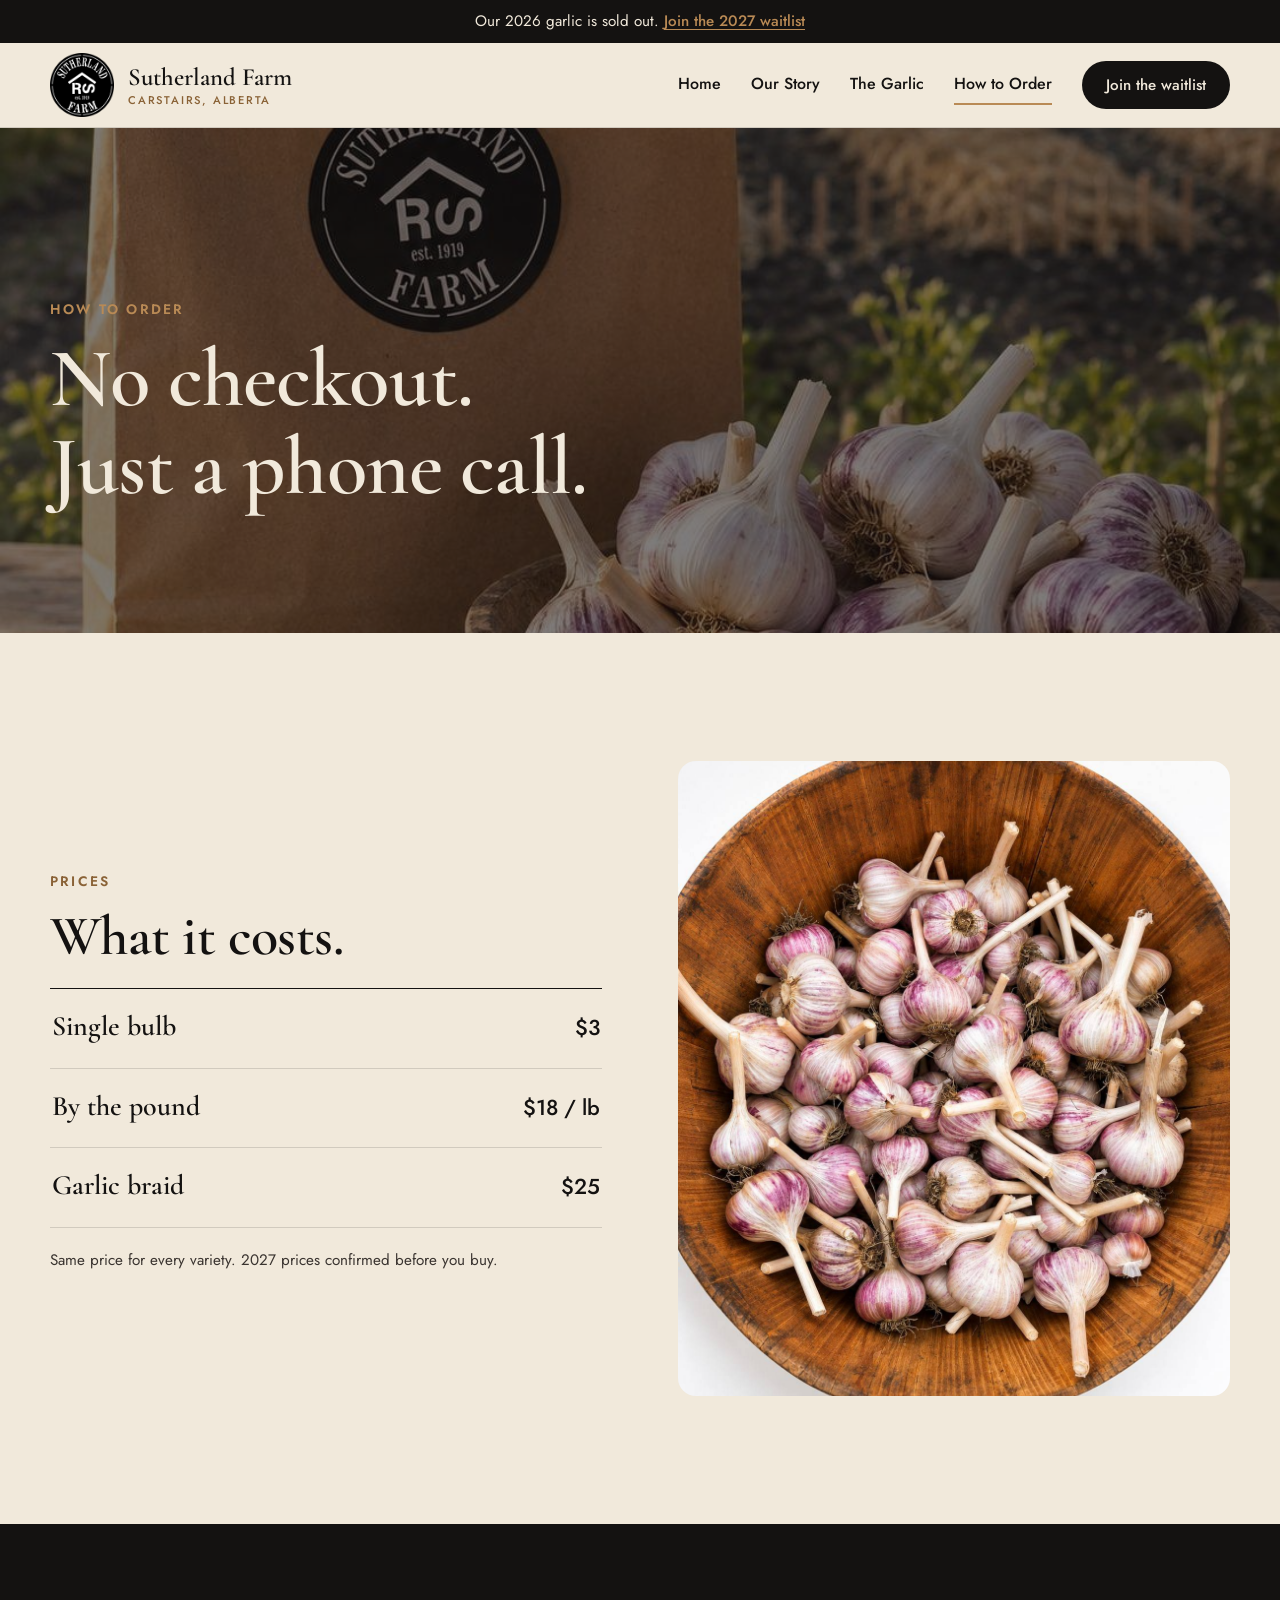
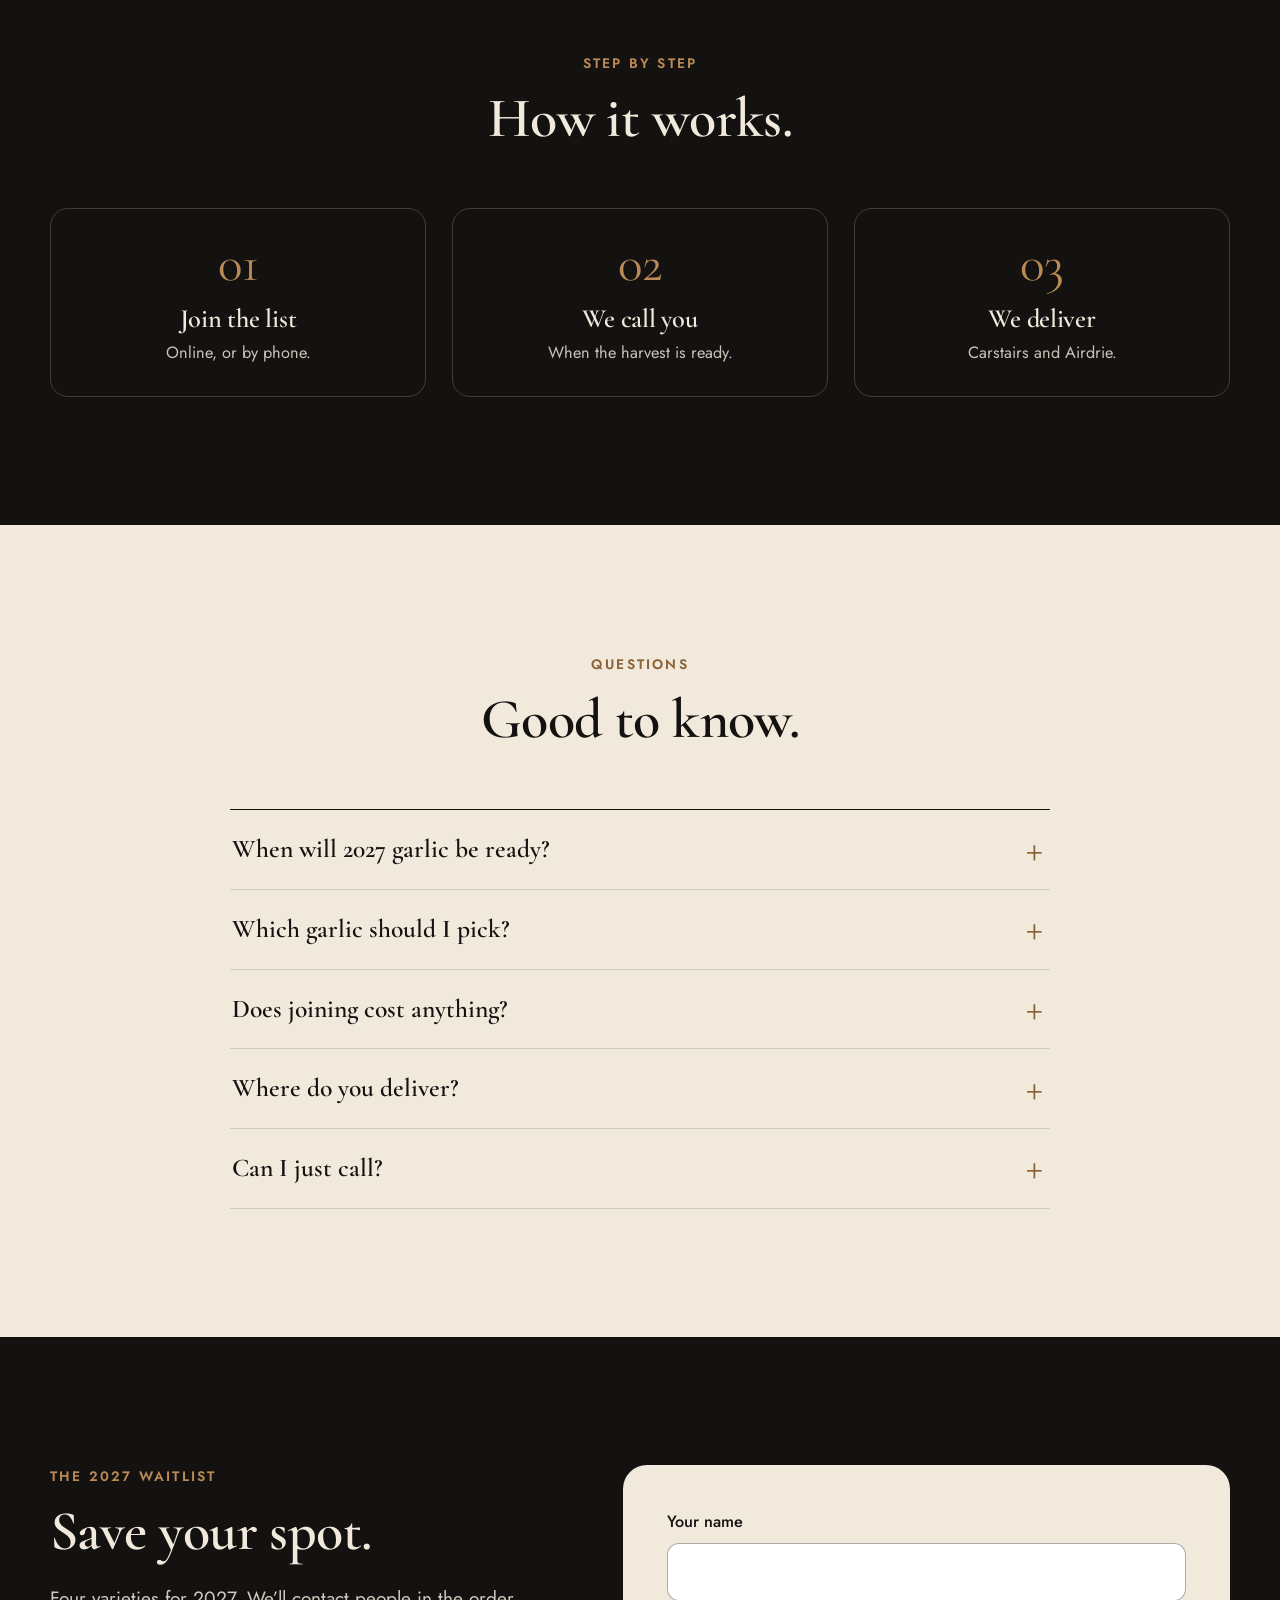
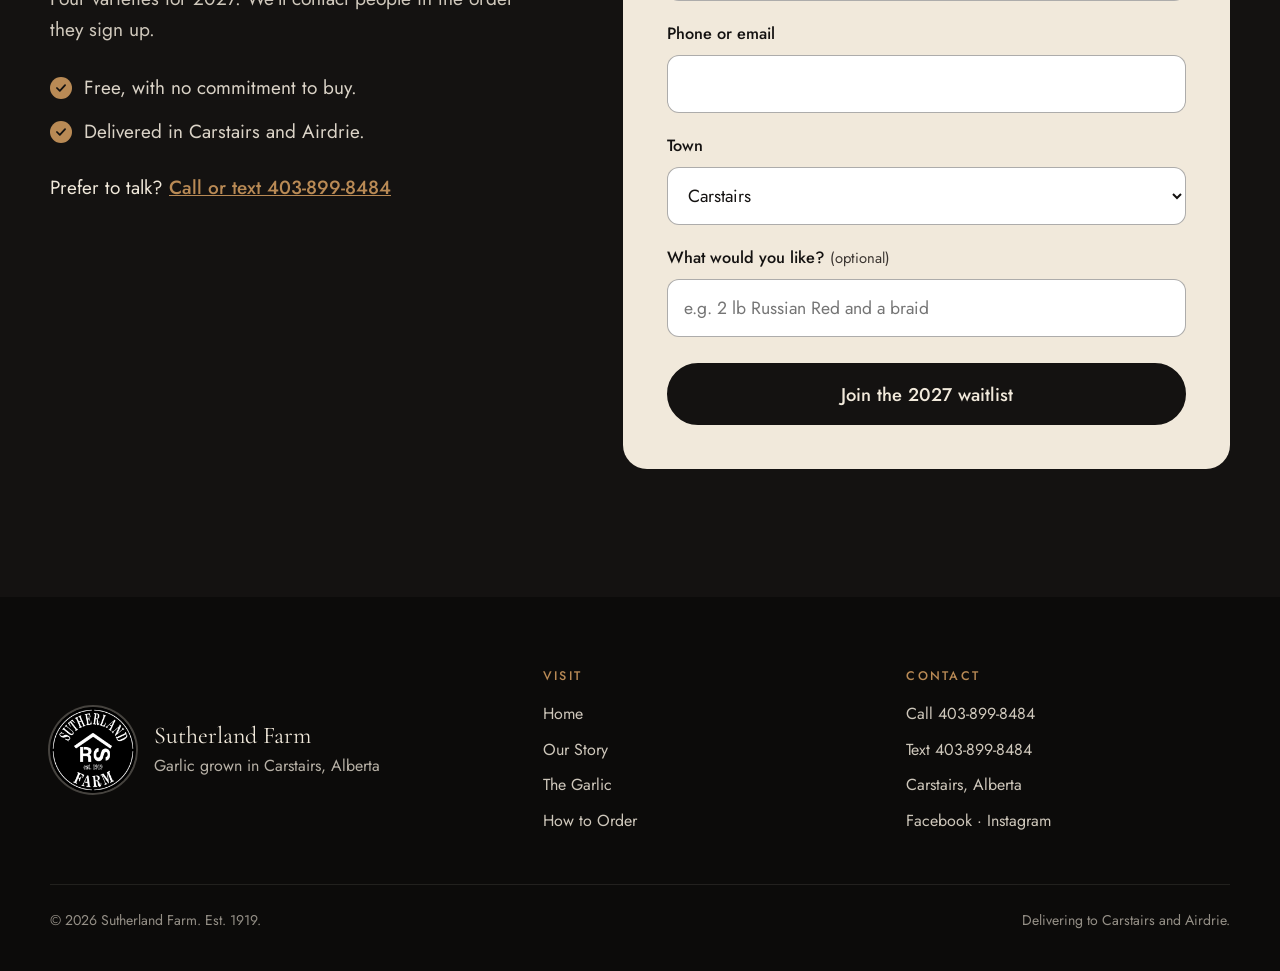
==== how-to-order.html @ be51760c "Make section labels bolder and slightly larger site-wide Co-Authored-By: Claude Opus 5.5 <noreply@an" ====
<!DOCTYPE html>
<html lang="en-CA">
<head>
<meta charset="utf-8">
<meta name="viewport" content="width=device-width, initial-scale=1">
<title>How to Order | Sutherland Farm</title>
<meta name="description" content="Prices, delivery to Carstairs and Airdrie, and how to join the 2027 garlic waitlist.">
<meta property="og:title" content="How to Order | Sutherland Farm">
<meta property="og:description" content="Prices, delivery to Carstairs and Airdrie, and how to join the 2027 garlic waitlist.">
<meta property="og:type" content="website">
<meta property="og:image" content="images/bag-field.jpg">
<meta name="theme-color" content="#141211">
<link rel="icon" type="image/png" href="images/favicon.png">
<link rel="apple-touch-icon" href="images/favicon.png">
<link rel="preconnect" href="https://fonts.googleapis.com">
<link rel="preconnect" href="https://fonts.gstatic.com" crossorigin>
<link href="https://fonts.googleapis.com/css2?family=Cormorant+Garamond:ital,wght@0,500;0,600;1,500&family=Jost:wght@300;400;500;600&display=swap" rel="stylesheet">
<link rel="stylesheet" href="css/style.css">
</head>
<body>
<a class="skip" href="#main">Skip to content</a>
<div class="notice">Our 2026 garlic is sold out. <a href="#waitlist">Join the 2027 waitlist</a></div>
<header class="site-header">
  <div class="wrap header-in">
    <a class="brand" href="index.html" aria-label="Sutherland Farm, home">
      <img src="images/logo.png" alt="" width="64" height="64">
      <span class="brand-name">Sutherland Farm<small>Carstairs, Alberta</small></span>
    </a>
    <button class="menu-btn" aria-expanded="false" aria-controls="site-nav"><span></span><b>Menu</b></button>
    <nav class="nav" id="site-nav" aria-label="Main">
      <a href="index.html">Home</a><a href="our-story.html">Our Story</a><a href="the-garlic.html">The Garlic</a><a href="how-to-order.html" aria-current="page">How to Order</a>
      <a class="btn btn-primary" href="#waitlist">Join the waitlist</a>
    </nav>
  </div>
</header>
<main id="main">

<section class="page-hero">
  <img src="images/bag-field.jpg" alt="">
  <div class="wrap">
    <span class="eyebrow">How to order</span>
    <h1>No checkout.<br>Just a phone call.</h1>
  </div>
</section>

<section class="section">
  <div class="wrap split">
    <div>
      <span class="eyebrow">Prices</span>
      <h2>What it costs.</h2>
      <ul class="price-list">
        <li><span class="item">Single bulb</span><span class="amt">$3</span></li>
        <li><span class="item">By the pound</span><span class="amt">$18 / lb</span></li>
        <li><span class="item">Garlic braid</span><span class="amt">$25</span></li>
      </ul>
      <p class="small-note">Same price for every variety. 2027 prices confirmed before you buy.</p>
    </div>
    <div class="split-img"><img src="images/bowl-top.jpg" alt="A bowl of Sutherland Farm garlic" loading="lazy"></div>
  </div>
</section>

<section class="section section-dark">
  <div class="wrap">
    <div class="section-head center">
      <span class="eyebrow">Step by step</span>
      <h2>How it works.</h2>
    </div>
    <div class="steps">
      <div class="step"><span class="step-num">01</span><h3>Join the list</h3><p>Online, or by phone.</p></div>
      <div class="step"><span class="step-num">02</span><h3>We call you</h3><p>When the harvest is ready.</p></div>
      <div class="step"><span class="step-num">03</span><h3>We deliver</h3><p>Carstairs and Airdrie.</p></div>
    </div>
  </div>
</section>

<section class="section">
  <div class="wrap">
    <div class="section-head center">
      <span class="eyebrow">Questions</span>
      <h2>Good to know.</h2>
    </div>
    <div class="faq">
      <details><summary>When will 2027 garlic be ready?</summary><p>Late summer 2027, once it’s harvested and cured. We’ll contact the waitlist in sign-up order.</p></details>
      <details><summary>Which garlic should I pick?</summary><p>Gentlest to strongest: Persian Star, Siberian and Italian Purple, then Russian Red. See <a href="the-garlic.html">The Garlic</a> page for what each is best with.</p></details>
      <details><summary>Does joining cost anything?</summary><p>No. It’s free and you’re not committing to buy.</p></details>
      <details><summary>Where do you deliver?</summary><p>Carstairs and Airdrie. Somewhere nearby? Call or text and ask.</p></details>
      <details><summary>Can I just call?</summary><p>Of course. Call or text <a href="tel:+14038998484">403-899-8484</a> and we’ll add you.</p></details>
    </div>
  </div>
</section>

<section class="section waitlist" id="waitlist">
  <div class="wrap waitlist-grid">
    <div>
      <span class="eyebrow">The 2027 waitlist</span>
      <h2>Save your spot.</h2>
      <p class="lead">Four varieties for 2027. We’ll contact people in the order they sign up.</p>
      <ul class="waitlist-promise">
        <li>Free, with no commitment to buy.</li>
        <li>Delivered in Carstairs and Airdrie.</li>
      </ul>
      <p class="waitlist-call">Prefer to talk? <a href="tel:+14038998484">Call or text 403-899-8484</a></p>
    </div>
    <div class="form-card">
      <form class="waitlist-form" novalidate>
        <div class="form-error" role="alert"></div>
        <div class="field">
          <label for="wl-name-4">Your name</label>
          <input id="wl-name-4" name="name" autocomplete="name" required>
        </div>
        <div class="field">
          <label for="wl-contact-4">Phone or email</label>
          <input id="wl-contact-4" name="contact" autocomplete="tel" required>
        </div>
        <div class="field">
          <label for="wl-town-4">Town</label>
          <select id="wl-town-4" name="town">
            <option>Carstairs</option>
            <option>Airdrie</option>
            <option>Somewhere else</option>
          </select>
        </div>
        <div class="field">
          <label for="wl-notes-4">What would you like? <span class="hint">(optional)</span></label>
          <input id="wl-notes-4" name="notes" placeholder="e.g. 2 lb Russian Red and a braid">
        </div>
        <button class="btn btn-primary" type="submit">Join the 2027 waitlist</button>
      </form>
      <div class="form-success" role="status">
        <div class="tick"><svg viewBox="0 0 24 24" fill="none" stroke="currentColor" stroke-width="2.6" stroke-linecap="round" stroke-linejoin="round"><path d="M5 12l5 5 9-10"/></svg></div>
        <h3>You’re on the list, <span data-first></span>.</h3>
        <p>We’ll be in touch when the 2027 garlic is ready.</p>
      </div>
    </div>
  </div>
</section>
</main>
<footer class="site-footer">
  <div class="wrap">
    <div class="footer-grid">
      <div class="footer-brand">
        <img src="images/logo.png" alt="Sutherland Farm logo" width="86" height="86">
        <p>Sutherland Farm<br><span style="font-family:var(--text);font-size:1rem;opacity:.75">Garlic grown in Carstairs, Alberta</span></p>
      </div>
      <div>
        <h4>Visit</h4>
        <ul>
          <li><a href="index.html">Home</a></li>
          <li><a href="our-story.html">Our Story</a></li>
          <li><a href="the-garlic.html">The Garlic</a></li>
          <li><a href="how-to-order.html">How to Order</a></li>
        </ul>
      </div>
      <div>
        <h4>Contact</h4>
        <ul>
          <li><a href="tel:+14038998484">Call 403-899-8484</a></li>
          <li><a href="sms:+14038998484">Text 403-899-8484</a></li>
          <li>Carstairs, Alberta</li>
          <li><a href="#" data-social="facebook">Facebook</a> · <a href="#" data-social="instagram">Instagram</a></li>
        </ul>
      </div>
    </div>
    <div class="footer-base">
      <span>© <span data-year>2026</span> Sutherland Farm. Est. 1919.</span>
      <span>Delivering to Carstairs and Airdrie.</span>
    </div>
  </div>
</footer>
<div class="action-bar">
  <a class="btn btn-light" href="tel:+14038998484"><svg viewBox="0 0 24 24" fill="none" stroke="currentColor" stroke-width="2" stroke-linecap="round" stroke-linejoin="round" aria-hidden="true"><path d="M22 16.9v3a2 2 0 0 1-2.2 2 19.8 19.8 0 0 1-8.6-3.1 19.5 19.5 0 0 1-6-6A19.8 19.8 0 0 1 2.1 4.2 2 2 0 0 1 4.1 2h3a2 2 0 0 1 2 1.7c.1.9.4 1.8.7 2.7a2 2 0 0 1-.5 2.1L8 9.8a16 16 0 0 0 6 6l1.3-1.3a2 2 0 0 1 2.1-.4c.9.3 1.8.6 2.7.7a2 2 0 0 1 1.7 2z"/></svg> Call</a>
  <a class="btn btn-primary" href="#waitlist" style="border-color:var(--kraft);background:var(--kraft);color:var(--ink)">Join the waitlist</a>
</div>
<script src="js/main.js"></script>
</body>
</html>
---- css/style.css ----
/* Sutherland Farm — site styles
   Colours match the logo: near-black, cream and kraft. */
:root {
  --cream: #f1e9db;
  --cream-2: #e8dcc8;
  --paper: #faf6ee;
  --ink: #141211;
  --ink-2: #3a3430;
  --kraft: #b98a55;
  --kraft-dark: #8a6236;
  --line: rgba(20, 18, 17, .14);
  --radius: 18px;
  --max: 1180px;
  --display: "Cormorant Garamond", Georgia, "Times New Roman", serif;
  --text: "Jost", "Helvetica Neue", Arial, sans-serif;
}

*, *::before, *::after { box-sizing: border-box; }
html { -webkit-text-size-adjust: 100%; scroll-behavior: smooth; }
body {
  margin: 0;
  background: var(--cream);
  color: var(--ink);
  font-family: var(--text);
  font-size: 19px;
  line-height: 1.6;
  -webkit-font-smoothing: antialiased;
}
img { max-width: 100%; display: block; }
a { color: inherit; }
:focus-visible { outline: 3px solid var(--kraft-dark); outline-offset: 3px; border-radius: 4px; }

.wrap { width: min(100% - 40px, var(--max)); margin-inline: auto; }
.skip { position: absolute; left: -999px; top: 8px; background: var(--ink); color: var(--cream); padding: 10px 16px; z-index: 100; }
.skip:focus { left: 8px; }

/* ---------- Type ---------- */
h1, h2, h3 { font-family: var(--display); font-weight: 600; line-height: 1.05; margin: 0 0 .4em; letter-spacing: -.01em; }
h1 { font-size: clamp(2.7rem, 7vw, 5.2rem); }
h2 { font-size: clamp(2.2rem, 4.6vw, 3.5rem); }
h3 { font-size: 1.8rem; line-height: 1.15; }
p { margin: 0 0 1em; }
.eyebrow {
  font-family: var(--text); font-size: .86rem; font-weight: 600;
  letter-spacing: .16em; text-transform: uppercase; color: var(--kraft-dark);
  margin-bottom: 1.1em; display: block;
}
.lead { font-size: 1.2rem; color: var(--ink-2); max-width: 34em; }
.center { text-align: center; }
.center .lead { margin-inline: auto; }

/* ---------- Buttons ---------- */
.btn {
  display: inline-flex; align-items: center; justify-content: center; gap: .55em;
  min-height: 58px; padding: 0 28px; border-radius: 999px;
  font-family: var(--text); font-size: 1.05rem; font-weight: 500; text-decoration: none;
  border: 2px solid var(--ink); cursor: pointer; transition: background .2s, color .2s, transform .2s;
}
.btn-primary { background: var(--ink); color: var(--cream); }
.btn-primary:hover { background: var(--kraft-dark); border-color: var(--kraft-dark); }
.btn-ghost { background: transparent; color: var(--ink); }
.btn-ghost:hover { background: var(--ink); color: var(--cream); }
.btn-light { background: var(--cream); color: var(--ink); border-color: var(--cream); }
.btn-light:hover { background: var(--kraft); border-color: var(--kraft); }
.btn svg { width: 20px; height: 20px; flex: none; }
.btn-row { display: flex; flex-wrap: wrap; gap: 14px; }

/* ---------- Announcement bar ---------- */
.notice {
  background: var(--ink); color: var(--cream); text-align: center;
  font-size: .95rem; padding: 11px 20px; line-height: 1.4;
}
.notice a { color: var(--kraft); font-weight: 500; text-underline-offset: 3px; }

/* ---------- Header ---------- */
.site-header { position: sticky; top: 0; z-index: 50; background: rgba(241, 233, 219, .94); backdrop-filter: blur(8px); -webkit-backdrop-filter: blur(8px); border-bottom: 1px solid var(--line); }
.header-in { display: flex; align-items: center; justify-content: space-between; gap: 20px; min-height: 84px; }
.brand { display: flex; align-items: center; gap: 14px; text-decoration: none; }
.brand img { width: 64px; height: 64px; }
.brand-name { font-family: var(--display); font-size: 1.55rem; font-weight: 600; line-height: 1; }
.brand-name small { display: block; font-family: var(--text); font-size: .7rem; letter-spacing: .16em; text-transform: uppercase; color: var(--kraft-dark); margin-top: 5px; font-weight: 500; }
.nav { display: flex; align-items: center; gap: 30px; }
.nav a { text-decoration: none; font-size: 1rem; font-weight: 500; padding: 6px 0; border-bottom: 2px solid transparent; }
.nav a:hover, .nav a[aria-current="page"] { border-color: var(--kraft); }
.nav .btn { min-height: 48px; padding: 0 22px; font-size: .95rem; border-bottom-width: 2px; }
.menu-btn { display: none; }

@media (max-width: 920px) {
  .header-in { min-height: 74px; }
  .brand img { width: 54px; height: 54px; }
  .brand-name { font-size: 1.35rem; }
  .menu-btn {
    display: inline-flex; align-items: center; gap: 8px; min-height: 48px; padding: 0 18px;
    border: 2px solid var(--ink); border-radius: 999px; background: none; font: 500 1rem var(--text); color: var(--ink); cursor: pointer;
  }
  .menu-btn span { display: block; width: 18px; height: 2px; background: currentColor; box-shadow: 0 -6px 0 currentColor, 0 6px 0 currentColor; }
  .nav {
    display: none; position: absolute; left: 0; right: 0; top: 100%;
    flex-direction: column; align-items: stretch; gap: 0; background: var(--cream);
    border-bottom: 1px solid var(--line); padding: 8px 20px 22px; box-shadow: 0 20px 30px rgba(0,0,0,.08);
  }
  .nav.open { display: flex; }
  .nav a { font-size: 1.25rem; padding: 16px 4px; border-bottom: 1px solid var(--line); }
  .nav a[aria-current="page"] { color: var(--kraft-dark); border-color: var(--line); }
  .nav .btn { margin-top: 18px; min-height: 58px; font-size: 1.1rem; border-bottom: 2px solid var(--ink); }
}

/* ---------- Hero ---------- */
.hero { padding: clamp(40px, 7vw, 90px) 0 clamp(50px, 7vw, 100px); overflow: hidden; }
.hero-grid { display: grid; grid-template-columns: 1.05fr .95fr; gap: 40px; align-items: center; }
.hero .lead { margin-bottom: 1.6em; }
.hero-art { position: relative; display: grid; place-items: center; aspect-ratio: 1 / 1; }
.hero-art::before {
  content: ""; position: absolute; inset: 6%; border-radius: 50%;
  border: 1.5px solid var(--kraft); opacity: .55;
}
.hero-art::after {
  content: ""; position: absolute; inset: 14%; border-radius: 50%;
  border: 1px dashed rgba(138, 98, 54, .35);
}
.hero-bulb {
  position: absolute; z-index: 1; left: 50%; top: 15%; height: 70%; width: auto; max-width: none;
  margin-left: -20.6%; /* half the bulb's width at this height (647/1100 × 70% ÷ 2) */
  mix-blend-mode: multiply;
  animation: float 7s ease-in-out infinite; transform-origin: 50% 80%;
}
@keyframes float {
  0%, 100% { transform: translateY(0) rotate(-2.2deg); }
  50% { transform: translateY(-16px) rotate(2.2deg); }
}
.stamp {
  position: absolute; z-index: 2; right: 2%; bottom: 8%;
  width: 132px; height: 132px; border-radius: 50%; background: var(--ink); color: var(--cream);
  display: grid; place-items: center; text-align: center; transform: rotate(-10deg);
  font-family: var(--display); font-size: 1.15rem; line-height: 1.1; padding: 12px;
  box-shadow: 0 10px 30px rgba(0,0,0,.18);
}
.stamp b { display: block; font-size: 1.7rem; color: var(--kraft); }

@media (max-width: 860px) {
  .hero-grid { grid-template-columns: 1fr; gap: 10px; }
  .hero-art { order: -1; width: min(82vw, 420px); margin: 0 auto; }
  .stamp { width: 108px; height: 108px; font-size: .95rem; right: 0; bottom: 4%; }
  .stamp b { font-size: 1.4rem; }
  .hero .btn-row .btn { flex: 1 1 100%; }
}

/* ---------- Page hero (inner pages) ---------- */
.page-hero { position: relative; color: var(--cream); background: var(--ink); overflow: hidden; }
.page-hero img { position: absolute; inset: 0; width: 100%; height: 100%; object-fit: cover; opacity: .45; }
.page-hero .wrap { position: relative; padding: clamp(90px, 14vw, 170px) 0 clamp(50px, 8vw, 90px); }
.page-hero .eyebrow { color: var(--kraft); }
.page-hero .lead { color: rgba(241,233,219,.9); }

/* ---------- Facts strip ---------- */
.facts { background: var(--ink); color: var(--cream); }
.facts ul { list-style: none; margin: 0; padding: 30px 0; display: grid; grid-template-columns: repeat(4, 1fr); gap: 20px; }
.facts li { text-align: center; padding: 6px 10px; border-left: 1px solid rgba(241,233,219,.18); }
.facts li:first-child { border-left: 0; }
.facts b { display: block; font-family: var(--display); font-size: 1.9rem; font-weight: 600; color: var(--kraft); line-height: 1.1; }
.facts span { font-size: .95rem; opacity: .9; }
@media (max-width: 760px) {
  .facts ul { grid-template-columns: 1fr 1fr; gap: 0; padding: 10px 0; }
  .facts li { border-left: 0; padding: 18px 8px; }
  .facts li:nth-child(odd) { border-right: 1px solid rgba(241,233,219,.18); }
  .facts li:nth-child(-n+2) { border-bottom: 1px solid rgba(241,233,219,.18); }
}

/* ---------- Sections ---------- */
.section { padding: clamp(70px, 10vw, 130px) 0; }
.section-paper { background: var(--paper); }
.section-dark { background: var(--ink); color: var(--cream); }
.section-dark .eyebrow { color: var(--kraft); }
.section-dark .lead { color: rgba(241,233,219,.85); }
.section-head { margin-bottom: clamp(36px, 5vw, 60px); }

/* ---------- Products ---------- */
.products { display: grid; grid-template-columns: repeat(3, 1fr); gap: 28px; }
.product { background: var(--paper); border-radius: var(--radius); overflow: hidden; display: flex; flex-direction: column; border: 1px solid var(--line); }
.section-paper .product { background: var(--cream); }
.product-img { aspect-ratio: 4 / 3.4; overflow: hidden; background: var(--cream-2); }
.product-img img { width: 100%; height: 100%; object-fit: cover; transition: transform .8s ease; }
.product:hover .product-img img { transform: scale(1.04); }
.product-body { padding: 24px 26px 28px; display: flex; flex-direction: column; gap: 6px; flex: 1; }
.product h3 { margin: 0; }
.price { font-size: 1.35rem; font-weight: 500; }
.price small { font-size: .95rem; color: var(--ink-2); font-weight: 400; }
.product p { color: var(--ink-2); font-size: 1rem; margin: 4px 0 14px; }
.pill {
  margin-top: auto; align-self: flex-start; display: inline-flex; align-items: center; gap: 8px;
  font-size: .85rem; font-weight: 500; letter-spacing: .04em;
  padding: 7px 14px; border-radius: 999px; background: var(--ink); color: var(--cream);
}
.pill::before { content: ""; width: 8px; height: 8px; border-radius: 50%; background: var(--kraft); }
.products-cta { margin-top: 44px; text-align: center; }
@media (max-width: 900px) {
  .products { grid-template-columns: 1fr; max-width: 520px; margin-inline: auto; }
}

/* ---------- Split (image + text) ---------- */
.split { display: grid; grid-template-columns: 1fr 1fr; gap: clamp(36px, 6vw, 90px); align-items: center; }
.split.flip > :first-child { order: 2; }
.split-img { border-radius: var(--radius); overflow: hidden; aspect-ratio: 4 / 4.6; }
.split-img img { width: 100%; height: 100%; object-fit: cover; }
@media (max-width: 860px) {
  .split { grid-template-columns: 1fr; }
  .split.flip > :first-child { order: 0; }
  .split-img { aspect-ratio: 4 / 3.3; }
}

.points { list-style: none; padding: 0; margin: 26px 0 0; display: grid; gap: 22px; }
.points li { display: grid; grid-template-columns: 48px 1fr; gap: 16px; align-items: start; }
.points .num {
  width: 48px; height: 48px; border-radius: 50%; border: 1.5px solid var(--kraft);
  display: grid; place-items: center; font-family: var(--display); font-size: 1.4rem; font-weight: 600; color: var(--kraft-dark);
}
.section-dark .points .num { color: var(--kraft); }
.points h3 { font-size: 1.5rem; margin: 4px 0 4px; }
.points p { margin: 0; color: var(--ink-2); font-size: 1.02rem; }
.section-dark .points p { color: rgba(241,233,219,.8); }

/* ---------- Steps ---------- */
.steps { display: grid; grid-template-columns: repeat(3, 1fr); gap: 26px; counter-reset: step; }
.step { padding: 30px 28px; border-radius: var(--radius); border: 1px solid rgba(241,233,219,.2); }
.step-num { font-family: var(--display); font-size: 3.2rem; line-height: 1; color: var(--kraft); display: block; margin-bottom: 14px; }
.step h3 { font-size: 1.65rem; }
.step p { margin: 0; color: rgba(241,233,219,.82); font-size: 1.02rem; }
.section:not(.section-dark) .step { border-color: var(--line); background: var(--paper); }
.section:not(.section-dark) .step p { color: var(--ink-2); }
@media (max-width: 860px) { .steps { grid-template-columns: 1fr; } }

/* ---------- Season band ---------- */
.season { position: relative; color: var(--cream); background: var(--ink); overflow: hidden; }
.season > img { position: absolute; inset: 0; width: 100%; height: 100%; object-fit: cover; opacity: .38; }
.season .wrap { position: relative; padding: clamp(80px, 11vw, 140px) 0; }
.season .eyebrow { color: var(--kraft); }
.timeline { list-style: none; padding: 0; margin: 40px 0 0; display: grid; grid-template-columns: repeat(5, 1fr); gap: 0; border-top: 1.5px solid rgba(241,233,219,.5); }
.timeline li { padding: 22px 16px 0 0; position: relative; }
.timeline li::before { content: ""; position: absolute; top: -8px; left: 0; width: 14px; height: 14px; border-radius: 50%; background: var(--kraft); }
.timeline b { display: block; font-family: var(--display); font-size: 1.6rem; font-weight: 600; }
.timeline span { font-size: .98rem; opacity: .9; }
@media (max-width: 860px) {
  .timeline { grid-template-columns: 1fr; border-top: 0; border-left: 1.5px solid rgba(241,233,219,.5); margin-left: 7px; }
  .timeline li { padding: 0 0 26px 28px; }
  .timeline li::before { top: 8px; left: -8px; }
}

/* ---------- Story teaser / gallery ---------- */
.gallery { display: grid; grid-template-columns: 1.3fr 1fr 1fr; grid-auto-rows: 260px; gap: 16px; }
.gallery figure { margin: 0; border-radius: var(--radius); overflow: hidden; }
.gallery figure:first-child { grid-row: span 2; }
.gallery img { width: 100%; height: 100%; object-fit: cover; }
@media (max-width: 760px) {
  .gallery { grid-template-columns: 1fr 1fr; grid-auto-rows: 180px; }
  .gallery figure:first-child { grid-column: span 2; grid-row: span 1; }
}

.quote { font-family: var(--display); font-size: clamp(1.8rem, 3.6vw, 2.6rem); line-height: 1.2; font-style: italic; max-width: 26em; margin: 0 auto; }

/* ---------- Info cards (garlic page) ---------- */
.cards { display: grid; grid-template-columns: repeat(3, 1fr); gap: 22px; }
.card { background: var(--paper); border: 1px solid var(--line); border-radius: var(--radius); padding: 30px 28px; }
.card h3 { font-size: 1.6rem; }
.card p, .card li { color: var(--ink-2); font-size: 1.02rem; }
.card ul { padding-left: 1.1em; margin: 0; }
.card li { margin-bottom: .45em; }
@media (max-width: 860px) { .cards { grid-template-columns: 1fr; } }

.spec { width: 100%; border-collapse: collapse; margin-top: 10px; font-size: 1.05rem; }
.spec th, .spec td { text-align: left; padding: 15px 4px; border-bottom: 1px solid var(--line); vertical-align: top; }
.spec th { font-weight: 500; width: 42%; color: var(--ink-2); }

/* ---------- Price list ---------- */
.price-list { list-style: none; padding: 0; margin: 0; border-top: 1.5px solid var(--ink); }
.price-list li { display: flex; justify-content: space-between; align-items: baseline; gap: 16px; padding: 22px 2px; border-bottom: 1px solid var(--line); }
.price-list .item { font-family: var(--display); font-size: 1.75rem; font-weight: 600; line-height: 1.1; }
.price-list .item small { display: block; font-family: var(--text); font-size: .95rem; font-weight: 400; color: var(--ink-2); margin-top: 4px; }
.price-list .amt { font-size: 1.35rem; font-weight: 500; white-space: nowrap; }

/* ---------- FAQ ---------- */
.faq { max-width: 820px; margin: 0 auto; border-top: 1.5px solid var(--ink); }
.faq details { border-bottom: 1px solid var(--line); }
.faq summary {
  list-style: none; cursor: pointer; padding: 24px 50px 24px 2px; position: relative;
  font-family: var(--display); font-size: 1.6rem; font-weight: 600; line-height: 1.2;
}
.faq summary::-webkit-details-marker { display: none; }
.faq summary::after {
  content: "+"; position: absolute; right: 6px; top: 50%; transform: translateY(-50%);
  font-family: var(--text); font-weight: 300; font-size: 2rem; color: var(--kraft-dark); transition: transform .2s;
}
.faq details[open] summary::after { transform: translateY(-50%) rotate(45deg); }
.faq details p { padding: 0 2px 22px; margin: 0; color: var(--ink-2); max-width: 40em; }

/* ---------- Waitlist ---------- */
.waitlist { background: var(--ink); color: var(--cream); }
.waitlist-grid { display: grid; grid-template-columns: .9fr 1.1fr; gap: clamp(36px, 6vw, 90px); align-items: start; }
.waitlist .eyebrow { color: var(--kraft); }
.waitlist .lead { color: rgba(241,233,219,.85); }
.waitlist-promise { list-style: none; padding: 0; margin: 28px 0 0; display: grid; gap: 14px; }
.waitlist-promise li { display: flex; gap: 12px; align-items: flex-start; color: rgba(241,233,219,.9); }
.waitlist-promise li::before { content: ""; flex: none; width: 22px; height: 22px; margin-top: 4px; border-radius: 50%; background: var(--kraft) url("data:image/svg+xml,%3Csvg xmlns='http://www.w3.org/2000/svg' viewBox='0 0 24 24' fill='none' stroke='%23141211' stroke-width='3' stroke-linecap='round' stroke-linejoin='round'%3E%3Cpath d='M5 12l5 5 9-10'/%3E%3C/svg%3E") center/14px no-repeat; }
.form-card { background: var(--cream); color: var(--ink); border-radius: 24px; padding: clamp(26px, 4vw, 44px); }
.form-card h3 { font-size: 2rem; }
.field { display: grid; gap: 8px; margin-bottom: 20px; }
.field label, .field legend { font-weight: 500; font-size: 1.02rem; padding: 0; }
.field .hint { font-weight: 400; color: var(--ink-2); font-size: .92rem; }
.field input, .field select, .field textarea {
  width: 100%; min-height: 58px; padding: 14px 16px; border-radius: 12px;
  border: 1.5px solid rgba(20,18,17,.35); background: #fff; color: var(--ink);
  font: 400 1.1rem/1.4 var(--text);
}
.field textarea { min-height: 100px; resize: vertical; }
.field input:focus, .field select:focus, .field textarea:focus { outline: none; border-color: var(--ink); box-shadow: 0 0 0 3px rgba(185,138,85,.35); }
.field-row { display: grid; grid-template-columns: 1fr 1fr; gap: 0 16px; }
fieldset.field { border: 0; margin: 0 0 20px; padding: 0; }
.checks { display: grid; grid-template-columns: repeat(3, 1fr); gap: 10px; margin-top: 8px; }
.check { position: relative; }
.check input { position: absolute; opacity: 0; inset: 0; width: 100%; height: 100%; cursor: pointer; margin: 0; }
.check span {
  display: flex; align-items: center; justify-content: center; text-align: center; min-height: 58px; padding: 8px 10px;
  border: 1.5px solid rgba(20,18,17,.35); border-radius: 12px; background: #fff; font-size: 1rem; line-height: 1.2;
}
.check input:checked + span { background: var(--ink); color: var(--cream); border-color: var(--ink); }
.check input:focus-visible + span { outline: 3px solid var(--kraft-dark); outline-offset: 2px; }
.form-card .btn { width: 100%; min-height: 62px; font-size: 1.15rem; margin-top: 6px; }
.form-note { font-size: .9rem; color: var(--ink-2); margin: 14px 0 0; text-align: center; }
.form-error { display: none; background: #fbe9e4; color: #7a2513; border-radius: 10px; padding: 12px 14px; margin-bottom: 18px; font-size: 1rem; }
.form-error.show { display: block; }
.form-success { display: none; text-align: center; padding: 20px 0; }
.form-success.show { display: block; }
.form-success .tick { width: 72px; height: 72px; border-radius: 50%; background: var(--ink); color: var(--kraft); display: grid; place-items: center; margin: 0 auto 18px; }
.form-success .tick svg { width: 34px; height: 34px; }
@media (max-width: 860px) {
  .waitlist-grid { grid-template-columns: 1fr; }
  .field-row { grid-template-columns: 1fr; }
  .checks { grid-template-columns: 1fr; }
}

/* ---------- Contact band ---------- */
.contact-band { display: grid; grid-template-columns: repeat(3, 1fr); gap: 22px; }
.contact-band .card { text-align: center; }
.contact-band b { display: block; font-family: var(--display); font-size: 1.7rem; margin-bottom: 4px; }
.contact-band a { font-size: 1.15rem; font-weight: 500; }
@media (max-width: 860px) { .contact-band { grid-template-columns: 1fr; } }

/* ---------- Footer ---------- */
.site-footer { background: #0c0b0a; color: rgba(241,233,219,.85); padding: 70px 0 40px; font-size: 1rem; }
.footer-grid { display: grid; grid-template-columns: 1.4fr 1fr 1fr; gap: 40px; }
.footer-brand { display: flex; gap: 18px; align-items: center; }
.footer-brand img { width: 86px; height: 86px; box-shadow: 0 0 0 2px rgba(241,233,219,.25); border-radius: 50%; }
.footer-brand p { margin: 0; font-family: var(--display); font-size: 1.5rem; color: var(--cream); line-height: 1.2; }
.site-footer h4 { font-size: .78rem; letter-spacing: .18em; text-transform: uppercase; color: var(--kraft); margin: 0 0 14px; font-weight: 500; }
.site-footer ul { list-style: none; padding: 0; margin: 0; display: grid; gap: 10px; }
.site-footer a { text-decoration: none; }
.site-footer a:hover { color: var(--kraft); }
.footer-base { margin-top: 50px; padding-top: 24px; border-top: 1px solid rgba(241,233,219,.14); font-size: .88rem; opacity: .7; display: flex; justify-content: space-between; flex-wrap: wrap; gap: 10px; }
@media (max-width: 760px) { .footer-grid { grid-template-columns: 1fr; } }

/* ---------- Mobile action bar ---------- */
.action-bar { display: none; }
@media (max-width: 760px) {
  body { font-size: 18px; padding-bottom: 84px; }
  .action-bar {
    display: grid; grid-template-columns: 1fr 1.6fr; gap: 10px;
    position: fixed; left: 0; right: 0; bottom: 0; z-index: 60;
    padding: 10px 12px calc(10px + env(safe-area-inset-bottom));
    background: rgba(20,18,17,.97); box-shadow: 0 -8px 24px rgba(0,0,0,.15);
  }
  .action-bar .btn { min-height: 56px; padding: 0 12px; font-size: 1rem; }
}

@media (prefers-reduced-motion: reduce) {
  html { scroll-behavior: auto; }
  .hero-bulb { animation: none; }
  .product-img img { transition: none; }
}

/* ---------- Varieties ---------- */
.varieties { display: grid; grid-template-columns: repeat(4, 1fr); gap: 18px; }
.variety { background: var(--paper); border: 1px solid var(--line); border-radius: var(--radius); padding: 28px 24px 26px; display: flex; flex-direction: column; }
.section-paper .variety { background: var(--cream); }
.variety-num { font-family: var(--display); font-size: 1.1rem; color: var(--kraft-dark); margin-bottom: 18px; }
.variety h3 { font-size: 1.9rem; margin-bottom: 10px; }
.heat { display: flex; align-items: center; gap: 10px; margin-bottom: 14px; }
.heat .dots { display: inline-flex; gap: 5px; }
.heat i { width: 11px; height: 11px; border-radius: 50%; border: 1.5px solid var(--kraft); }
.heat i.on { background: var(--kraft); }
.heat b { font-size: .82rem; font-weight: 500; letter-spacing: .12em; text-transform: uppercase; color: var(--ink-2); }
.variety p { margin: 0; color: var(--ink-2); font-size: 1rem; line-height: 1.5; }
@media (max-width: 980px) { .varieties { grid-template-columns: 1fr 1fr; } }
@media (max-width: 560px) {
  .varieties { gap: 12px; }
  .variety { padding: 20px 18px; }
  .variety-num { margin-bottom: 10px; }
  .variety h3 { font-size: 1.5rem; }
  .variety p { font-size: .95rem; }
}

.text-link { display: inline-flex; align-items: center; gap: 8px; font-weight: 500; text-decoration: none; border-bottom: 2px solid var(--kraft); padding-bottom: 3px; }
.text-link svg { width: 18px; height: 18px; }

/* ---------- Story band ---------- */
.story-band { position: relative; background: var(--ink); color: var(--cream); overflow: hidden; text-align: center; }
.story-band > img { position: absolute; inset: 0; width: 100%; height: 100%; object-fit: cover; opacity: .45; }
.story-band .wrap { position: relative; padding: clamp(90px, 13vw, 160px) 0; }
.story-band h2 { max-width: 12em; margin: 0 auto 28px; }

.ticks { list-style: none; padding: 0; margin: 24px 0 0; display: grid; gap: 16px; }
.ticks li { display: flex; gap: 14px; align-items: flex-start; font-size: 1.1rem; }
.ticks li::before { content: ""; flex: none; width: 24px; height: 24px; margin-top: 3px; border-radius: 50%; background: var(--kraft) url("data:image/svg+xml,%3Csvg xmlns='http://www.w3.org/2000/svg' viewBox='0 0 24 24' fill='none' stroke='%23141211' stroke-width='3' stroke-linecap='round' stroke-linejoin='round'%3E%3Cpath d='M5 12l5 5 9-10'/%3E%3C/svg%3E") center/14px no-repeat; }

.small-note { margin-top: 20px; color: var(--ink-2); font-size: .95rem; }
.waitlist-call { margin-top: 26px; }
.waitlist-call a { color: var(--kraft); font-weight: 500; }
.steps .step { text-align: center; }
.steps .step h3 { margin-bottom: 6px; }
@media (max-width: 860px) {
  .steps { gap: 0; }
  .steps .step { display: grid; grid-template-columns: 64px 1fr; align-items: center; text-align: left; padding: 18px 0; border: 0; border-radius: 0; border-bottom: 1px solid rgba(241,233,219,.18); background: none !important; }
  .section:not(.section-dark) .steps .step { border-bottom-color: var(--line); }
  .steps .step:last-child { border-bottom: 0; }
  .steps .step-num { grid-row: span 2; margin: 0; font-size: 2.6rem; }
  .steps .step h3 { font-size: 1.45rem; margin: 0; }
  .steps .step p { font-size: 1rem; }
}

/* ---------- Variety profiles (garlic page) ---------- */
.profiles { display: grid; grid-template-columns: 1fr 1fr; gap: 24px; }
.profile { background: var(--paper); border: 1px solid var(--line); border-radius: var(--radius); padding: clamp(24px, 3vw, 36px); display: flex; flex-direction: column; }
.profile header { border-bottom: 1px solid var(--line); padding-bottom: 18px; margin-bottom: 18px; }
.profile h3 { font-size: clamp(2rem, 3vw, 2.4rem); margin: 0 0 4px; }
.profile-type { margin: 0 0 12px; font-size: .95rem; color: var(--ink-2); }
.profile .heat { margin: 0; }
.profile-taste { font-family: var(--display); font-size: 1.45rem; line-height: 1.3; margin-bottom: 12px; }
.profile-story { color: var(--ink-2); font-size: 1rem; }
.profile-facts { display: grid; grid-template-columns: 1fr 1fr; gap: 12px; margin: 4px 0 20px; }
.profile-facts div { background: var(--cream); border-radius: 12px; padding: 12px 14px; }
.profile-facts dt { font-size: .75rem; letter-spacing: .14em; text-transform: uppercase; color: var(--kraft-dark); font-weight: 500; }
.profile-facts dd { margin: 2px 0 0; font-weight: 500; }
.profile-label { font-size: .75rem; letter-spacing: .14em; text-transform: uppercase; color: var(--kraft-dark); font-weight: 500; margin: 0 0 10px; }
.chips { list-style: none; padding: 0; margin: 0 0 18px; display: flex; flex-wrap: wrap; gap: 8px; }
.chips li { border: 1.5px solid var(--kraft); border-radius: 999px; padding: 5px 14px; font-size: .95rem; }
.profile-try { margin: auto 0 0; font-size: 1rem; color: var(--ink-2); }
.profile-try b { color: var(--ink); font-weight: 500; }
@media (max-width: 860px) { .profiles { grid-template-columns: 1fr; } }

/* ---------- Garlic matchmaker ---------- */
.matches { display: grid; grid-template-columns: repeat(4, 1fr); gap: 16px; }
.match { border: 1px solid rgba(241,233,219,.2); border-radius: var(--radius); padding: 24px 22px; display: flex; flex-direction: column; gap: 10px; transition: border-color .2s, background .2s; }
.match:hover { border-color: var(--kraft); background: rgba(185,138,85,.08); }
.match-dish { font-family: var(--display); font-size: 1.55rem; line-height: 1.15; margin: 0; color: var(--cream); }
.match-pick { margin: auto 0 0; font-weight: 500; color: var(--kraft); font-size: 1.1rem; }
.match-pick span { display: block; font-size: .72rem; letter-spacing: .16em; text-transform: uppercase; color: rgba(241,233,219,.6); font-weight: 400; margin-bottom: 2px; }
.match-why { margin: 0; font-size: .95rem; color: rgba(241,233,219,.75); }
@media (max-width: 980px) { .matches { grid-template-columns: 1fr 1fr; } }
@media (max-width: 520px) {
  .matches { gap: 10px; }
  .match { padding: 18px 16px; }
  .match-dish { font-size: 1.3rem; }
  .match-why { display: none; }
}

/* ---------- Facts strip (cleaned up) ---------- */
.facts ul {
  margin: 0 auto; padding: 0; gap: 1px;
  grid-template-columns: repeat(4, 1fr);
  background: rgba(241,233,219,.16); /* the 1px gaps show as even divider lines */
}
.facts li, .facts li:first-child {
  background: var(--ink); border: 0; padding: 30px 16px;
  display: flex; flex-direction: column; align-items: center; justify-content: center; gap: 6px;
}
.facts b { font-size: clamp(1.5rem, 2.4vw, 1.9rem); line-height: 1; }
.facts span { font-size: .9rem; letter-spacing: .06em; text-transform: uppercase; opacity: .78; }
@media (max-width: 760px) {
  .facts ul { grid-template-columns: 1fr 1fr; padding: 0; width: 100%; }
  .facts li, .facts li:nth-child(odd), .facts li:nth-child(-n+2) { border: 0; padding: 24px 12px; }
  .facts span { font-size: .78rem; }
}
@media (max-width: 760px) { .facts span { letter-spacing: .03em; white-space: nowrap; } }
@media (max-width: 340px) { .facts span { white-space: normal; } }
.stamp { line-height: 1.05; }

/* ---------- Hero call to action ---------- */
.btn-hero {
  background: var(--kraft); border-color: var(--kraft); color: var(--ink);
  min-height: 64px; padding: 0 32px; font-size: 1.1rem;
  box-shadow: 0 10px 24px -8px rgba(138, 98, 54, .55);
  transition: background .2s, border-color .2s, color .2s, transform .2s, box-shadow .2s;
}
.btn-hero svg { transition: transform .2s; }
.btn-hero:hover, .btn-hero:focus-visible {
  background: var(--ink); border-color: var(--ink); color: var(--cream);
  transform: translateY(-2px); box-shadow: 0 14px 28px -10px rgba(20, 18, 17, .55);
}
.btn-hero:hover svg { transform: translateX(4px); }
@media (prefers-reduced-motion: reduce) { .btn-hero, .btn-hero svg { transition: none; } .btn-hero:hover { transform: none; } }
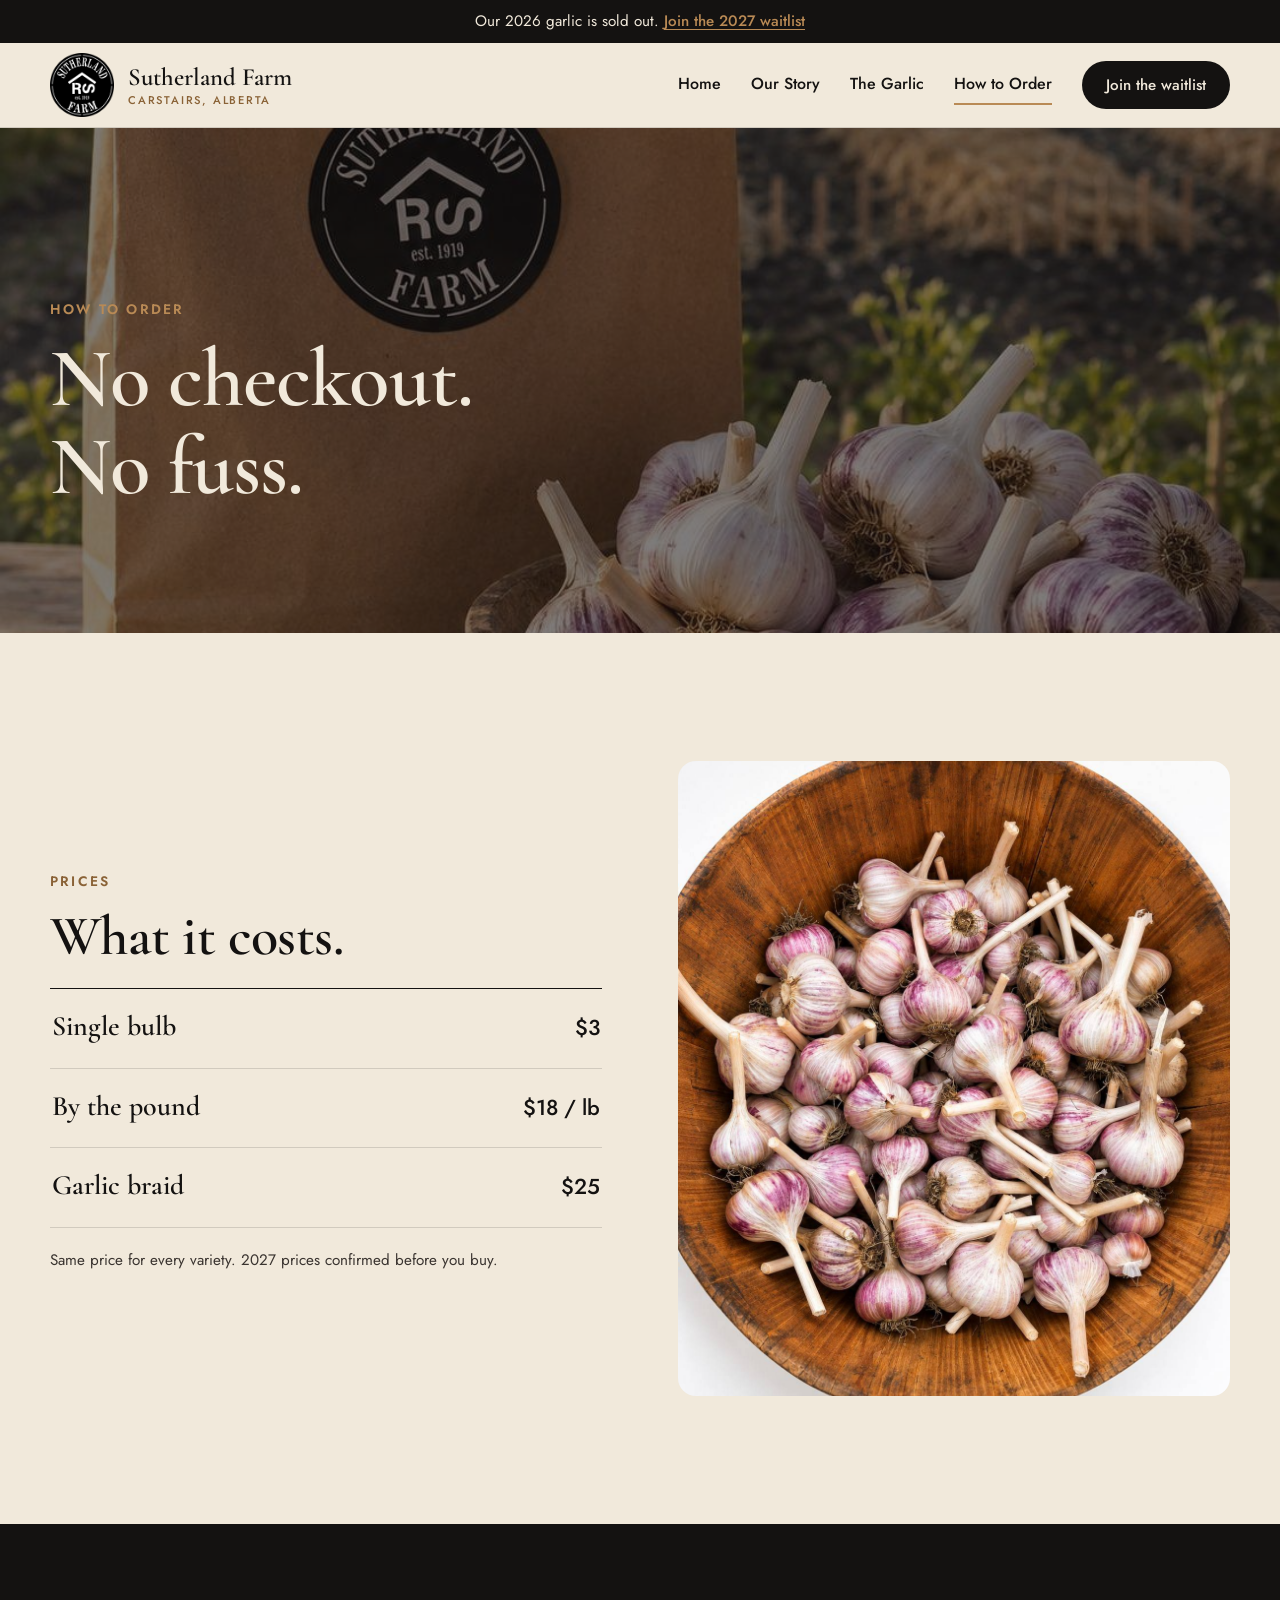
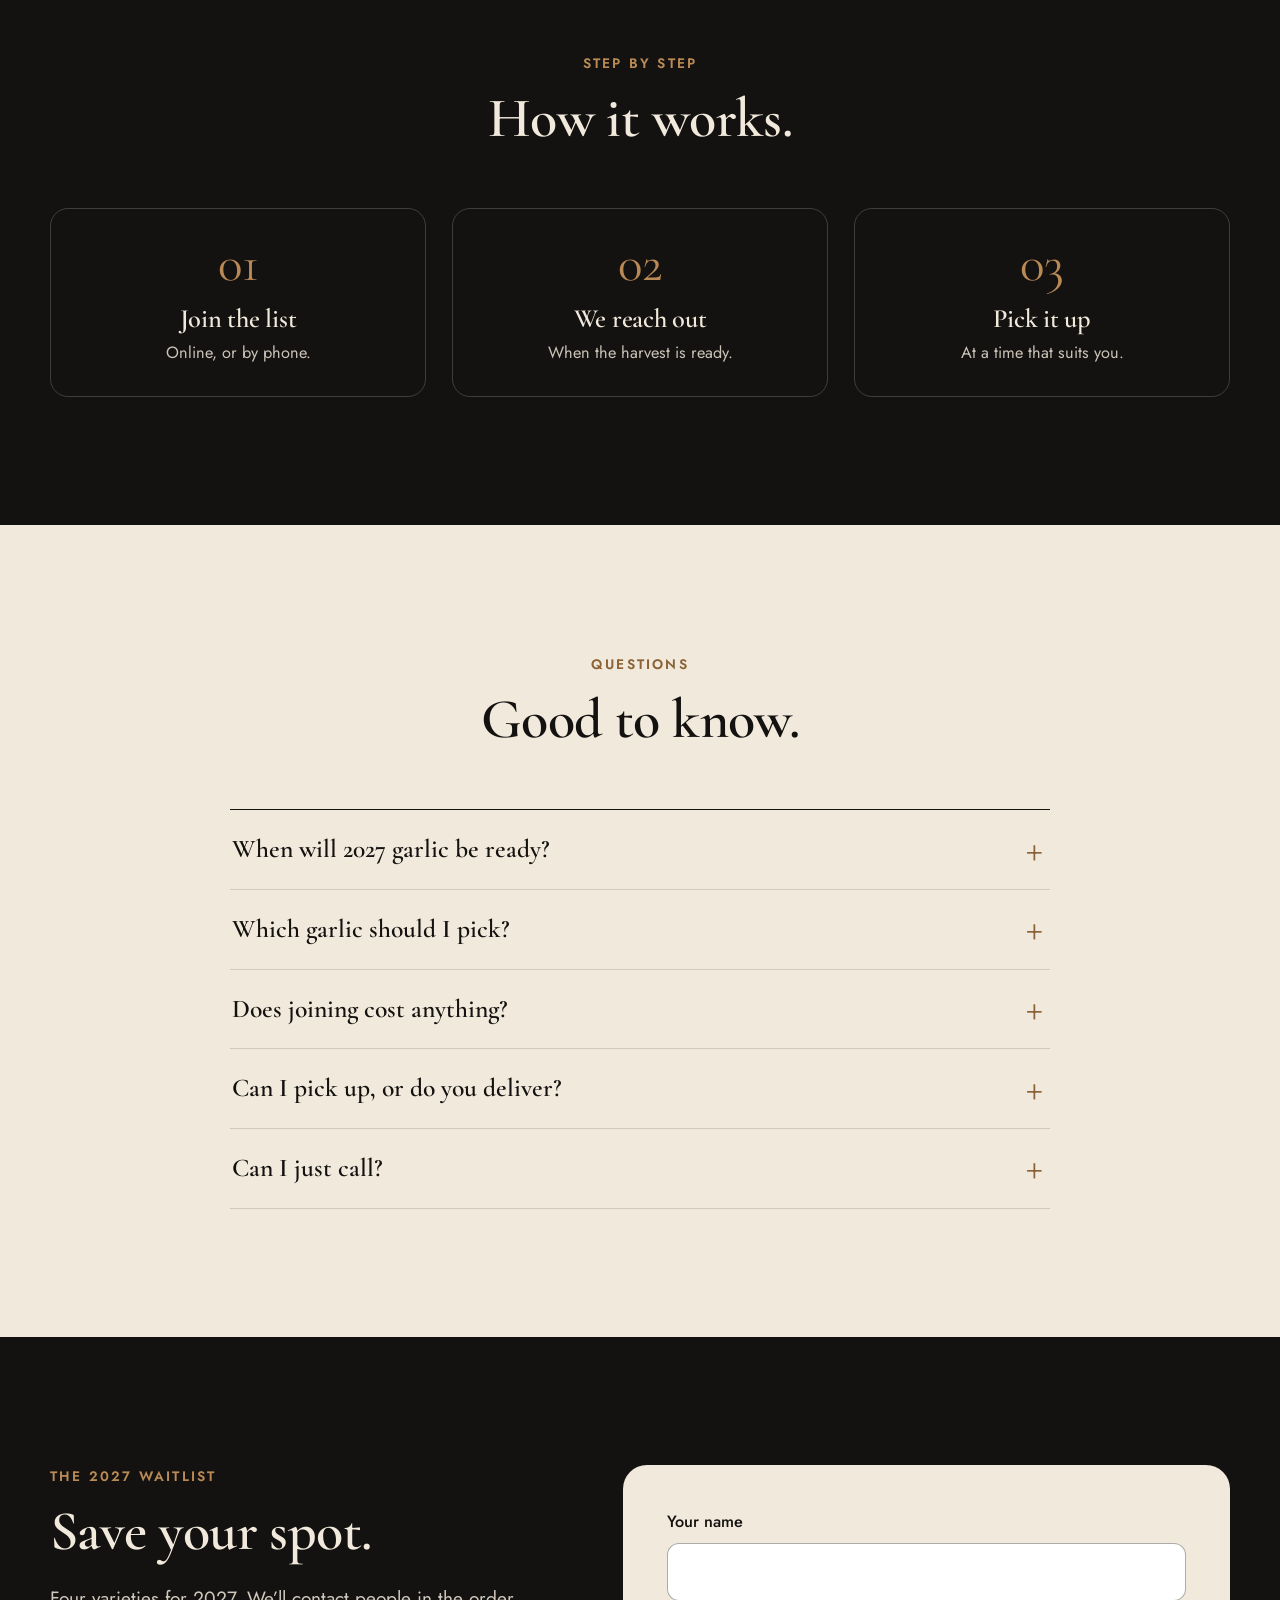
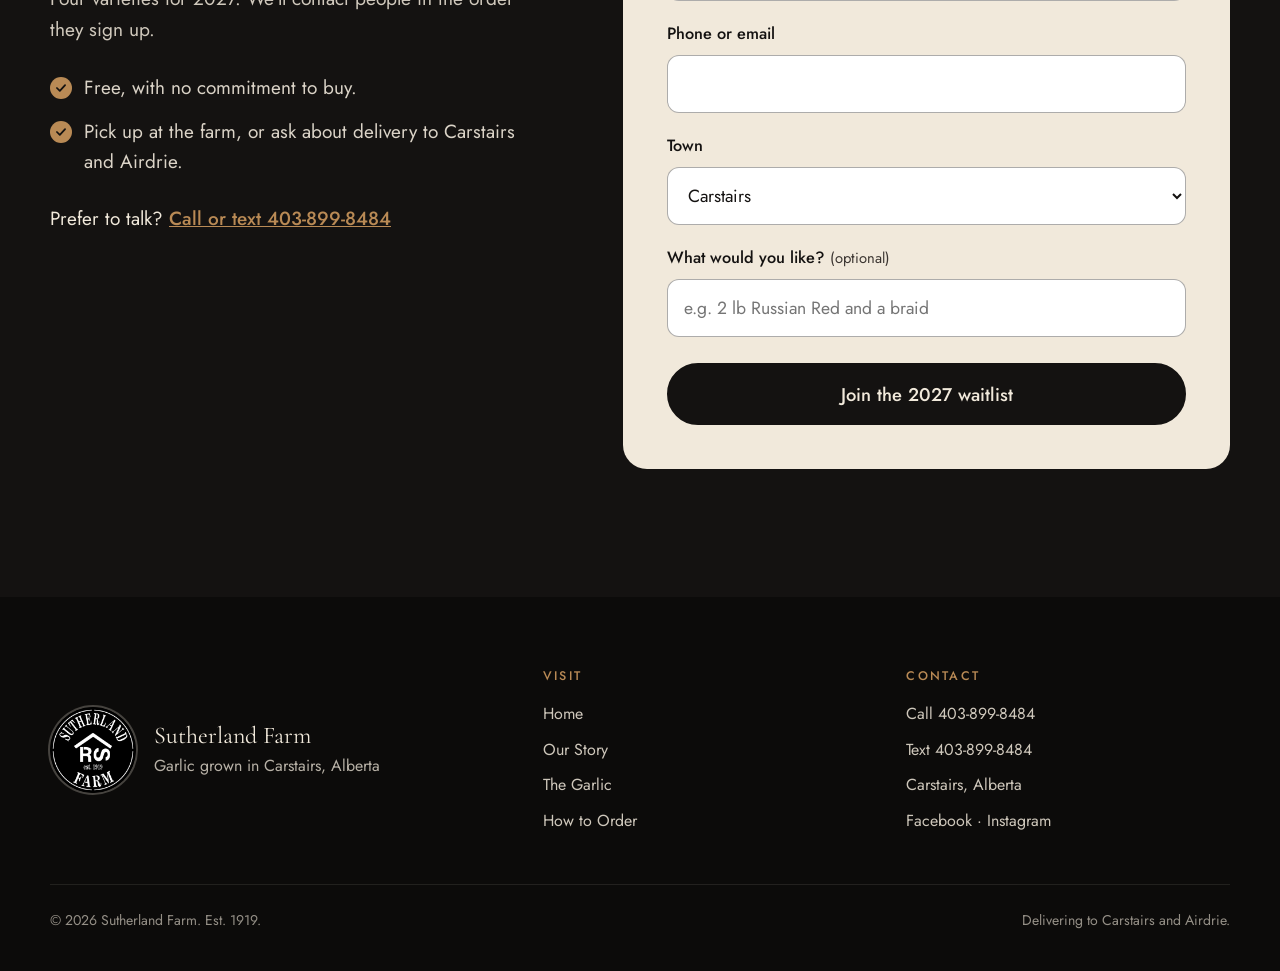
==== commit 069f49f5: "Lead with farm pickup; "we reach out" instead of "we call you" Co-Authored-By: Claude Opus 5.5 <nore" ====
--- a/how-to-order.html
+++ b/how-to-order.html
@@ -4,9 +4,9 @@
 <meta charset="utf-8">
 <meta name="viewport" content="width=device-width, initial-scale=1">
 <title>How to Order | Sutherland Farm</title>
-<meta name="description" content="Prices, delivery to Carstairs and Airdrie, and how to join the 2027 garlic waitlist.">
+<meta name="description" content="Prices, pickup and delivery, and how to join the 2027 garlic waitlist.">
 <meta property="og:title" content="How to Order | Sutherland Farm">
-<meta property="og:description" content="Prices, delivery to Carstairs and Airdrie, and how to join the 2027 garlic waitlist.">
+<meta property="og:description" content="Prices, pickup and delivery, and how to join the 2027 garlic waitlist.">
 <meta property="og:type" content="website">
 <meta property="og:image" content="images/bag-field.jpg">
 <meta name="theme-color" content="#141211">
@@ -39,7 +39,7 @@
   <img src="images/bag-field.jpg" alt="">
   <div class="wrap">
     <span class="eyebrow">How to order</span>
-    <h1>No checkout.<br>Just a phone call.</h1>
+    <h1>No checkout.<br>No fuss.</h1>
   </div>
 </section>
 
@@ -67,8 +67,8 @@
     </div>
     <div class="steps">
       <div class="step"><span class="step-num">01</span><h3>Join the list</h3><p>Online, or by phone.</p></div>
-      <div class="step"><span class="step-num">02</span><h3>We call you</h3><p>When the harvest is ready.</p></div>
-      <div class="step"><span class="step-num">03</span><h3>We deliver</h3><p>Carstairs and Airdrie.</p></div>
+      <div class="step"><span class="step-num">02</span><h3>We reach out</h3><p>When the harvest is ready.</p></div>
+      <div class="step"><span class="step-num">03</span><h3>Pick it up</h3><p>At a time that suits you.</p></div>
     </div>
   </div>
 </section>
@@ -81,9 +81,9 @@
     </div>
     <div class="faq">
       <details><summary>When will 2027 garlic be ready?</summary><p>Late summer 2027, once it’s harvested and cured. We’ll contact the waitlist in sign-up order.</p></details>
-      <details><summary>Which garlic should I pick?</summary><p>Gentlest to strongest: Persian Star, Siberian and Italian Purple, then Russian Red. See <a href="the-garlic.html">The Garlic</a> page for what each is best with.</p></details>
+      <details><summary>Which garlic should I pick?</summary><p>It depends what you’re cooking: Persian Star for dips and dressings, Siberian for everyday cooking, Italian Purple for roasting and Russian Red for the frying pan. See <a href="the-garlic.html">The Garlic</a> page for what each is best with.</p></details>
       <details><summary>Does joining cost anything?</summary><p>No. It’s free and you’re not committing to buy.</p></details>
-      <details><summary>Where do you deliver?</summary><p>Carstairs and Airdrie. Somewhere nearby? Call or text and ask.</p></details>
+      <details><summary>Can I pick up, or do you deliver?</summary><p>Pickup at the farm is easiest, and we’ll share the details when we reach out. We also deliver in Carstairs and Airdrie. Somewhere else nearby? Call or text and ask.</p></details>
       <details><summary>Can I just call?</summary><p>Of course. Call or text <a href="tel:+14038998484">403-899-8484</a> and we’ll add you.</p></details>
     </div>
   </div>
@@ -97,7 +97,7 @@
       <p class="lead">Four varieties for 2027. We’ll contact people in the order they sign up.</p>
       <ul class="waitlist-promise">
         <li>Free, with no commitment to buy.</li>
-        <li>Delivered in Carstairs and Airdrie.</li>
+        <li>Pick up at the farm, or ask about delivery to Carstairs and Airdrie.</li>
       </ul>
       <p class="waitlist-call">Prefer to talk? <a href="tel:+14038998484">Call or text 403-899-8484</a></p>
     </div>
--- a/css/style.css
+++ b/css/style.css
@@ -496,3 +496,17 @@
 }
 .btn-hero:hover svg { transform: translateX(4px); }
 @media (prefers-reduced-motion: reduce) { .btn-hero, .btn-hero svg { transition: none; } .btn-hero:hover { transform: none; } }
+
+/* ---------- "Best for" tag on variety cards ---------- */
+.best-tag {
+  align-self: flex-start; display: inline-flex; align-items: center; gap: 8px;
+  margin-bottom: 14px; padding: 6px 14px 6px 12px; border-radius: 999px;
+  background: var(--ink); color: var(--cream);
+  font-size: .8rem; font-weight: 600; letter-spacing: .1em; text-transform: uppercase; line-height: 1.2;
+}
+.best-tag::before { content: ""; width: 8px; height: 8px; border-radius: 50%; background: var(--kraft); flex: none; }
+.profile header .best-tag { margin: 4px 0 0; }
+@media (max-width: 560px) {
+  .best-tag { text-transform: none; letter-spacing: .01em; font-size: .8rem; white-space: nowrap; padding: 5px 11px 5px 9px; gap: 6px; }
+  .best-tag::before { width: 6px; height: 6px; }
+}
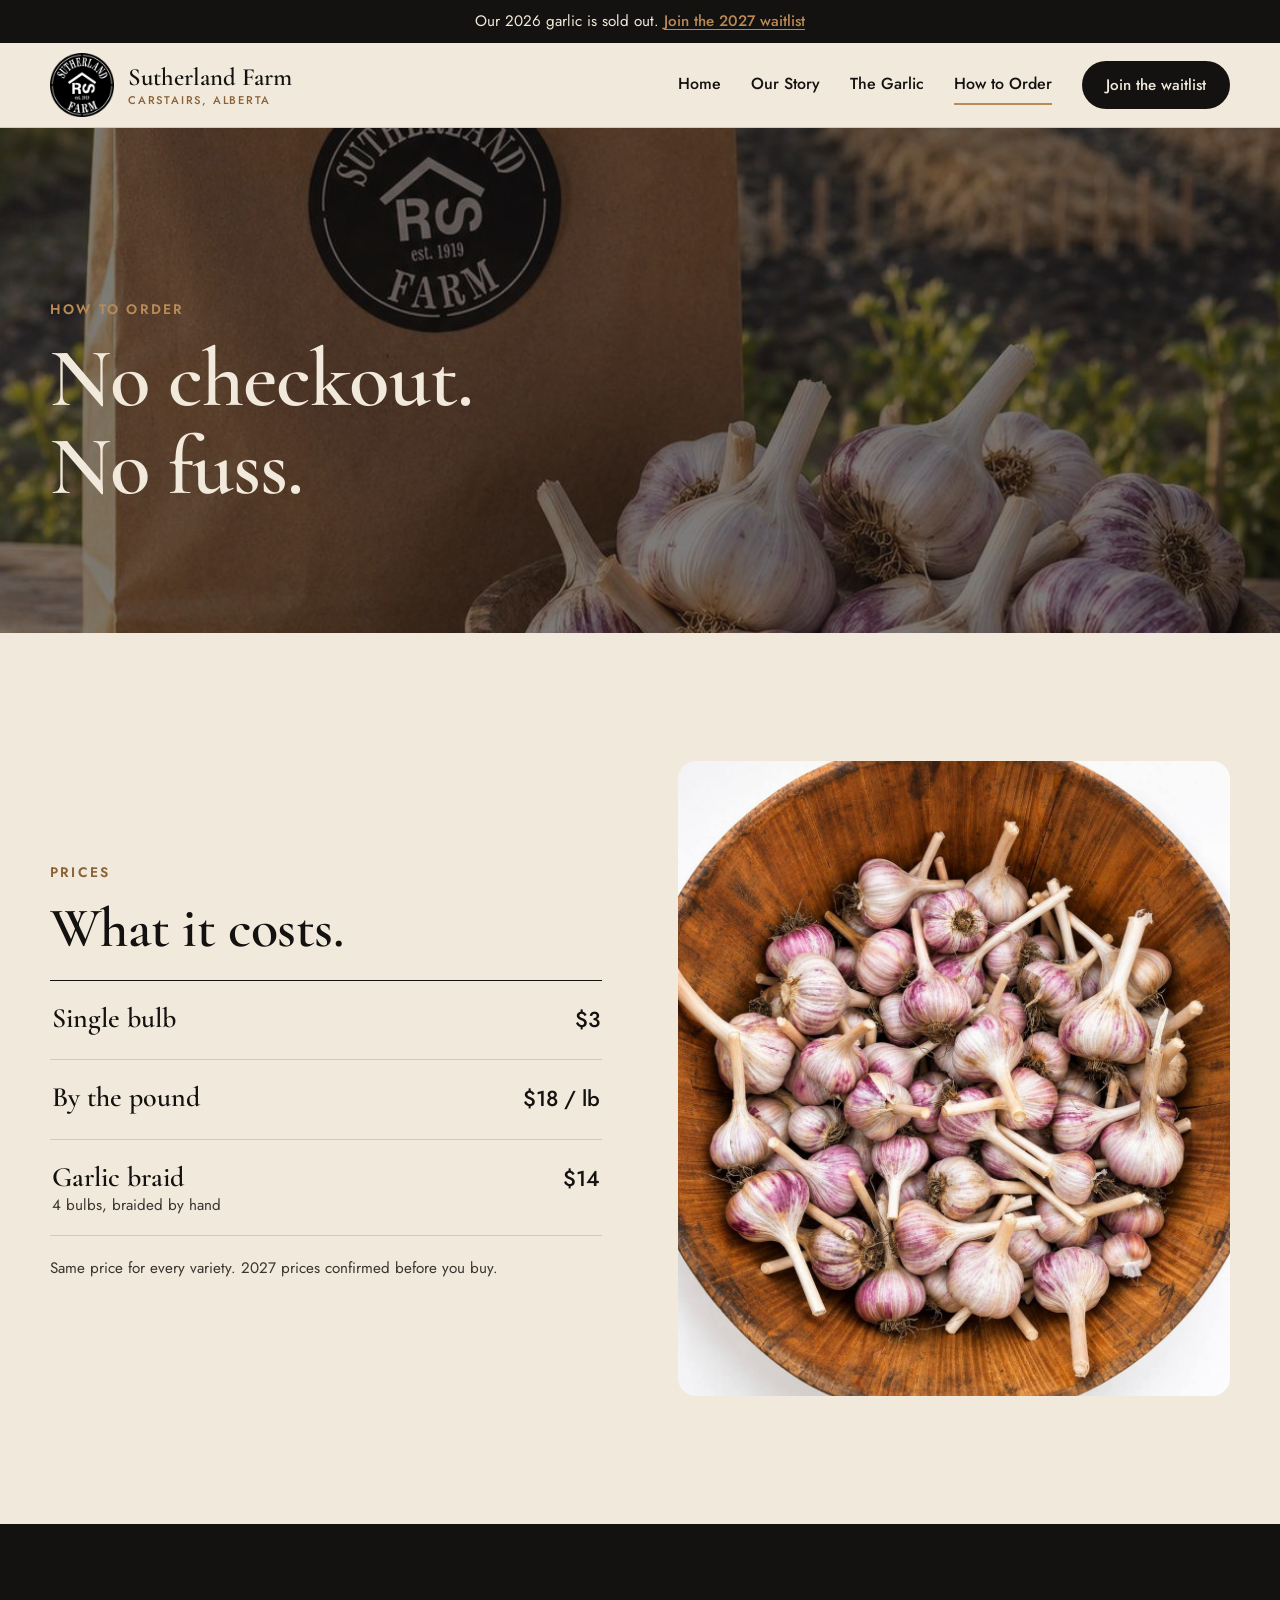
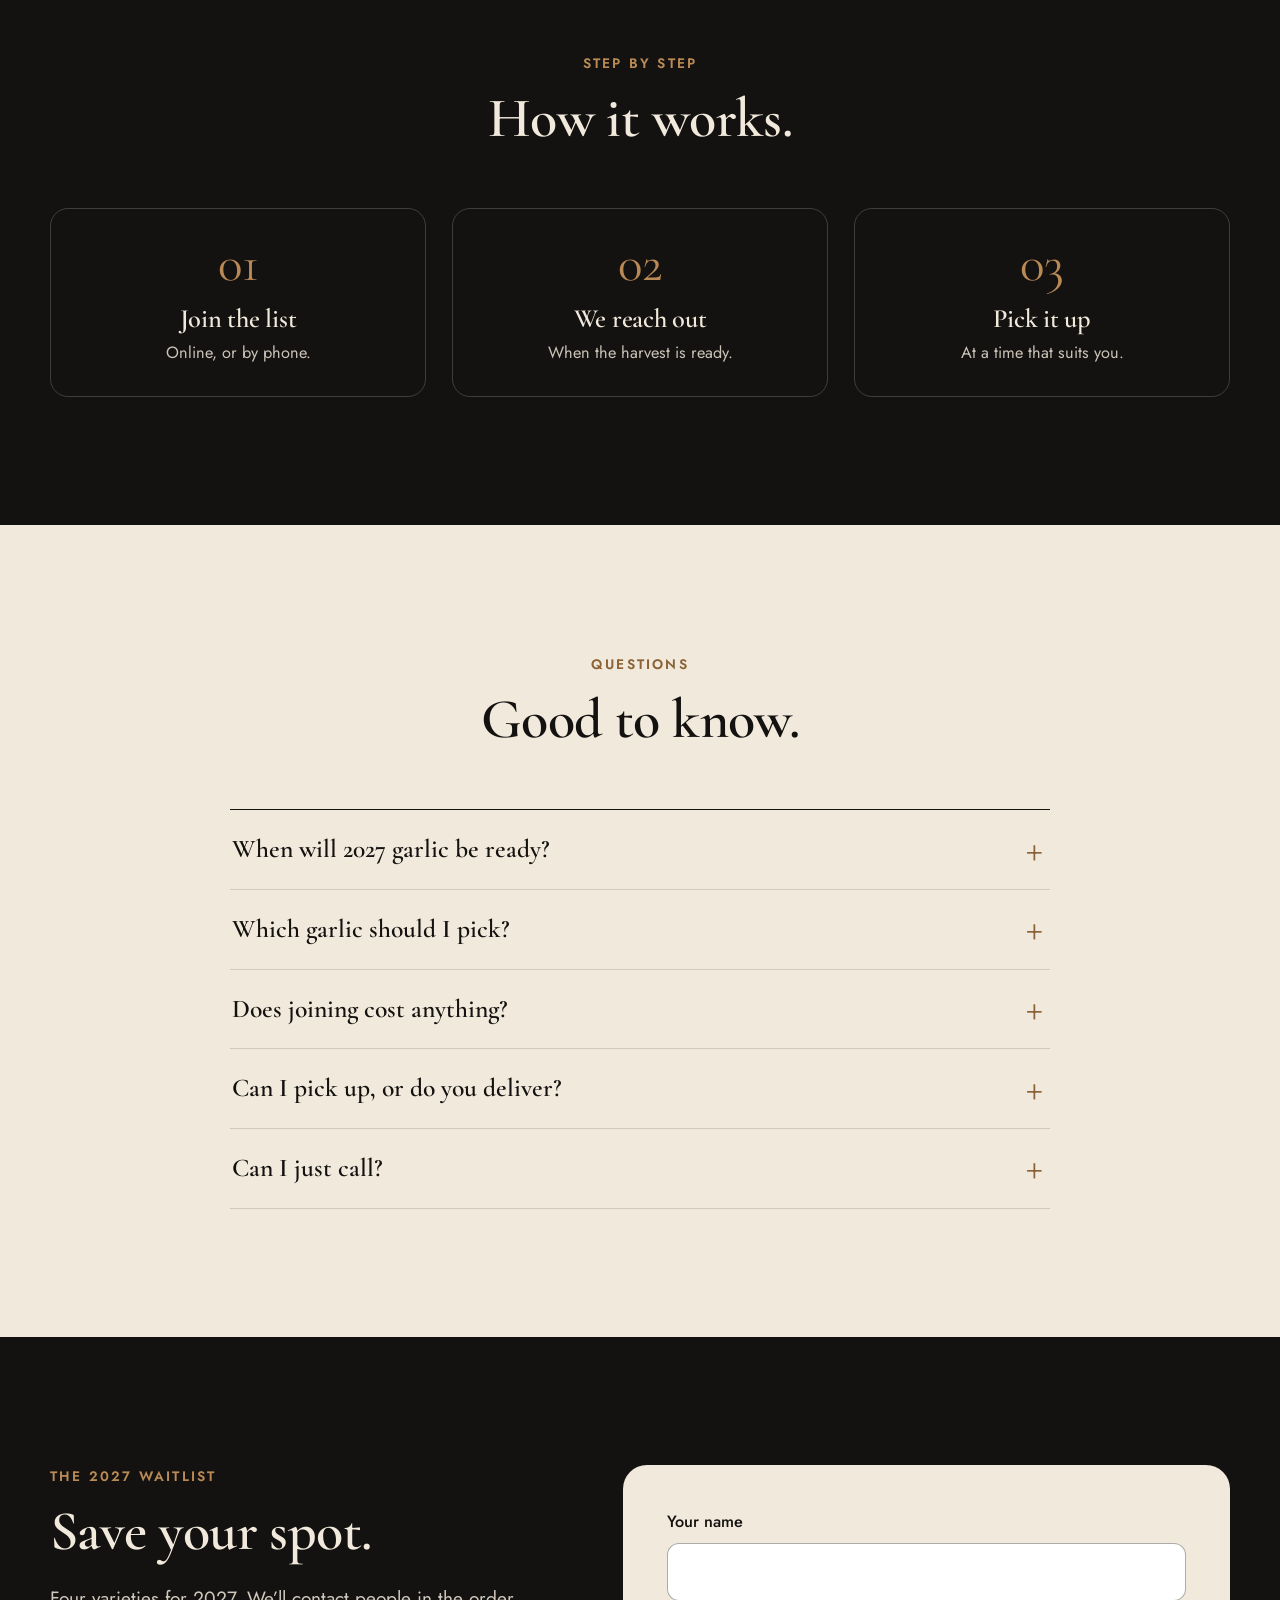
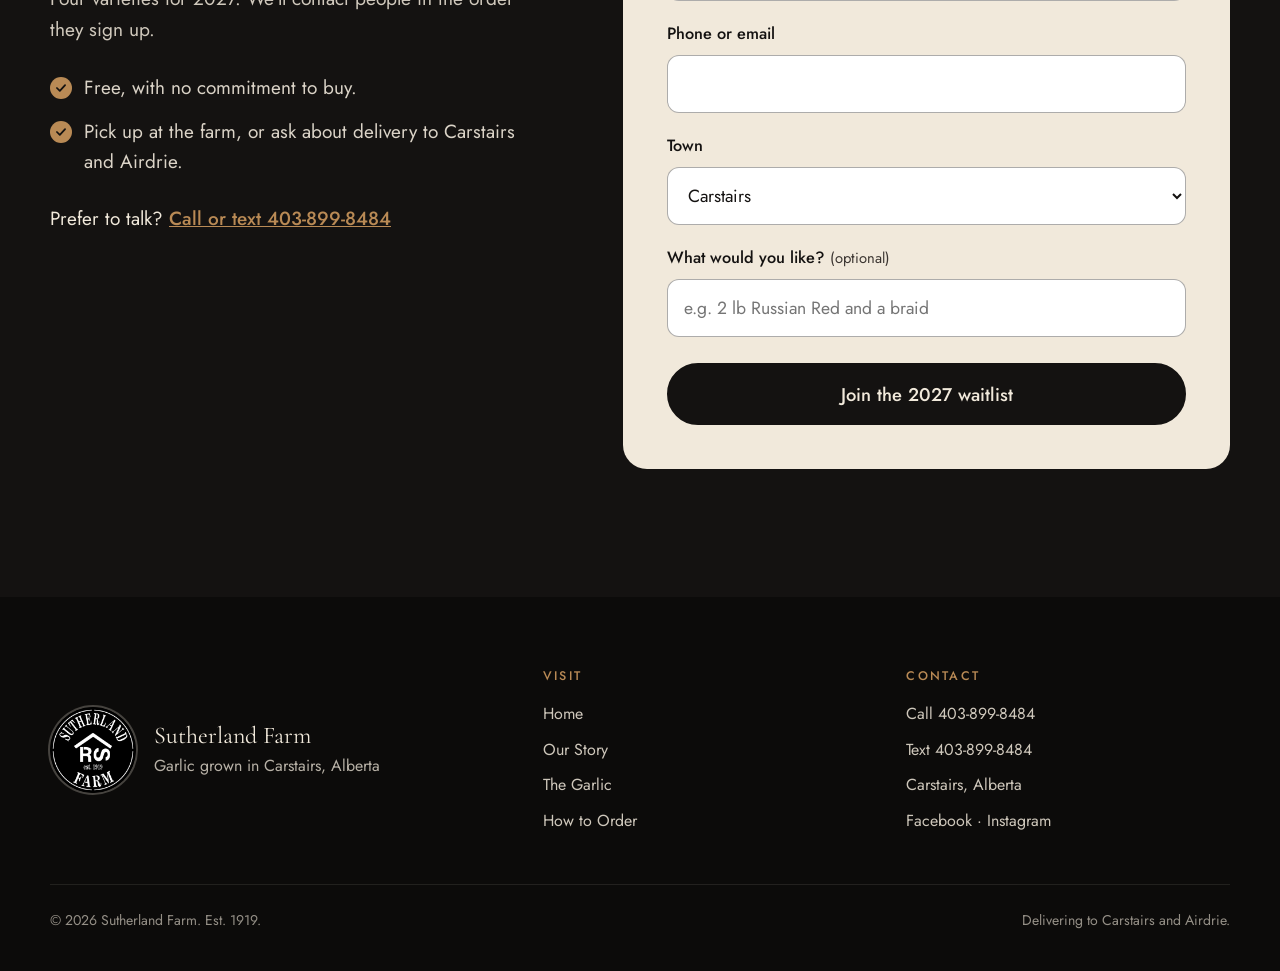
==== commit 1cac9ce5: "Braid price: $14 for 4 bulbs, with the size shown Co-Authored-By: Claude Opus 5.5 <noreply@anthropic" ====
--- a/how-to-order.html
+++ b/how-to-order.html
@@ -51,7 +51,7 @@
       <ul class="price-list">
         <li><span class="item">Single bulb</span><span class="amt">$3</span></li>
         <li><span class="item">By the pound</span><span class="amt">$18 / lb</span></li>
-        <li><span class="item">Garlic braid</span><span class="amt">$25</span></li>
+        <li><span class="item">Garlic braid<small>4 bulbs, braided by hand</small></span><span class="amt">$14</span></li>
       </ul>
       <p class="small-note">Same price for every variety. 2027 prices confirmed before you buy.</p>
     </div>
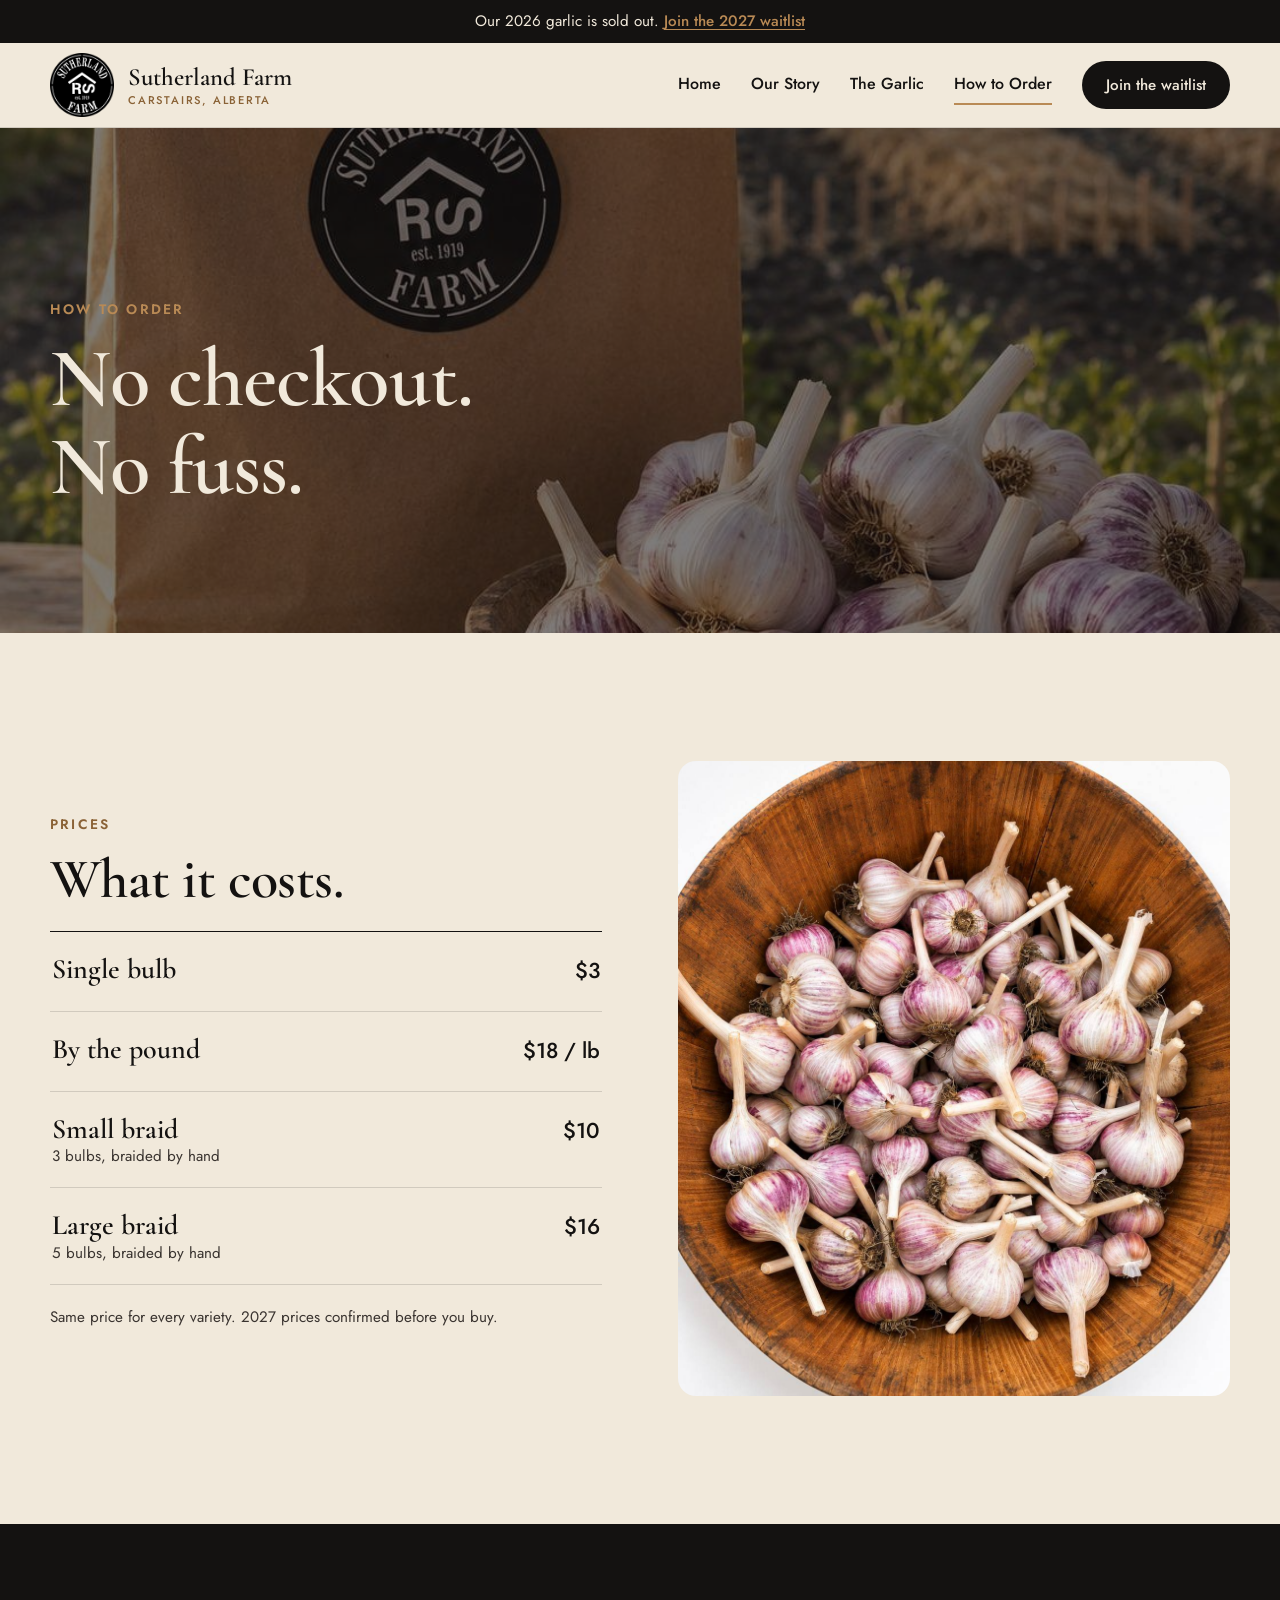
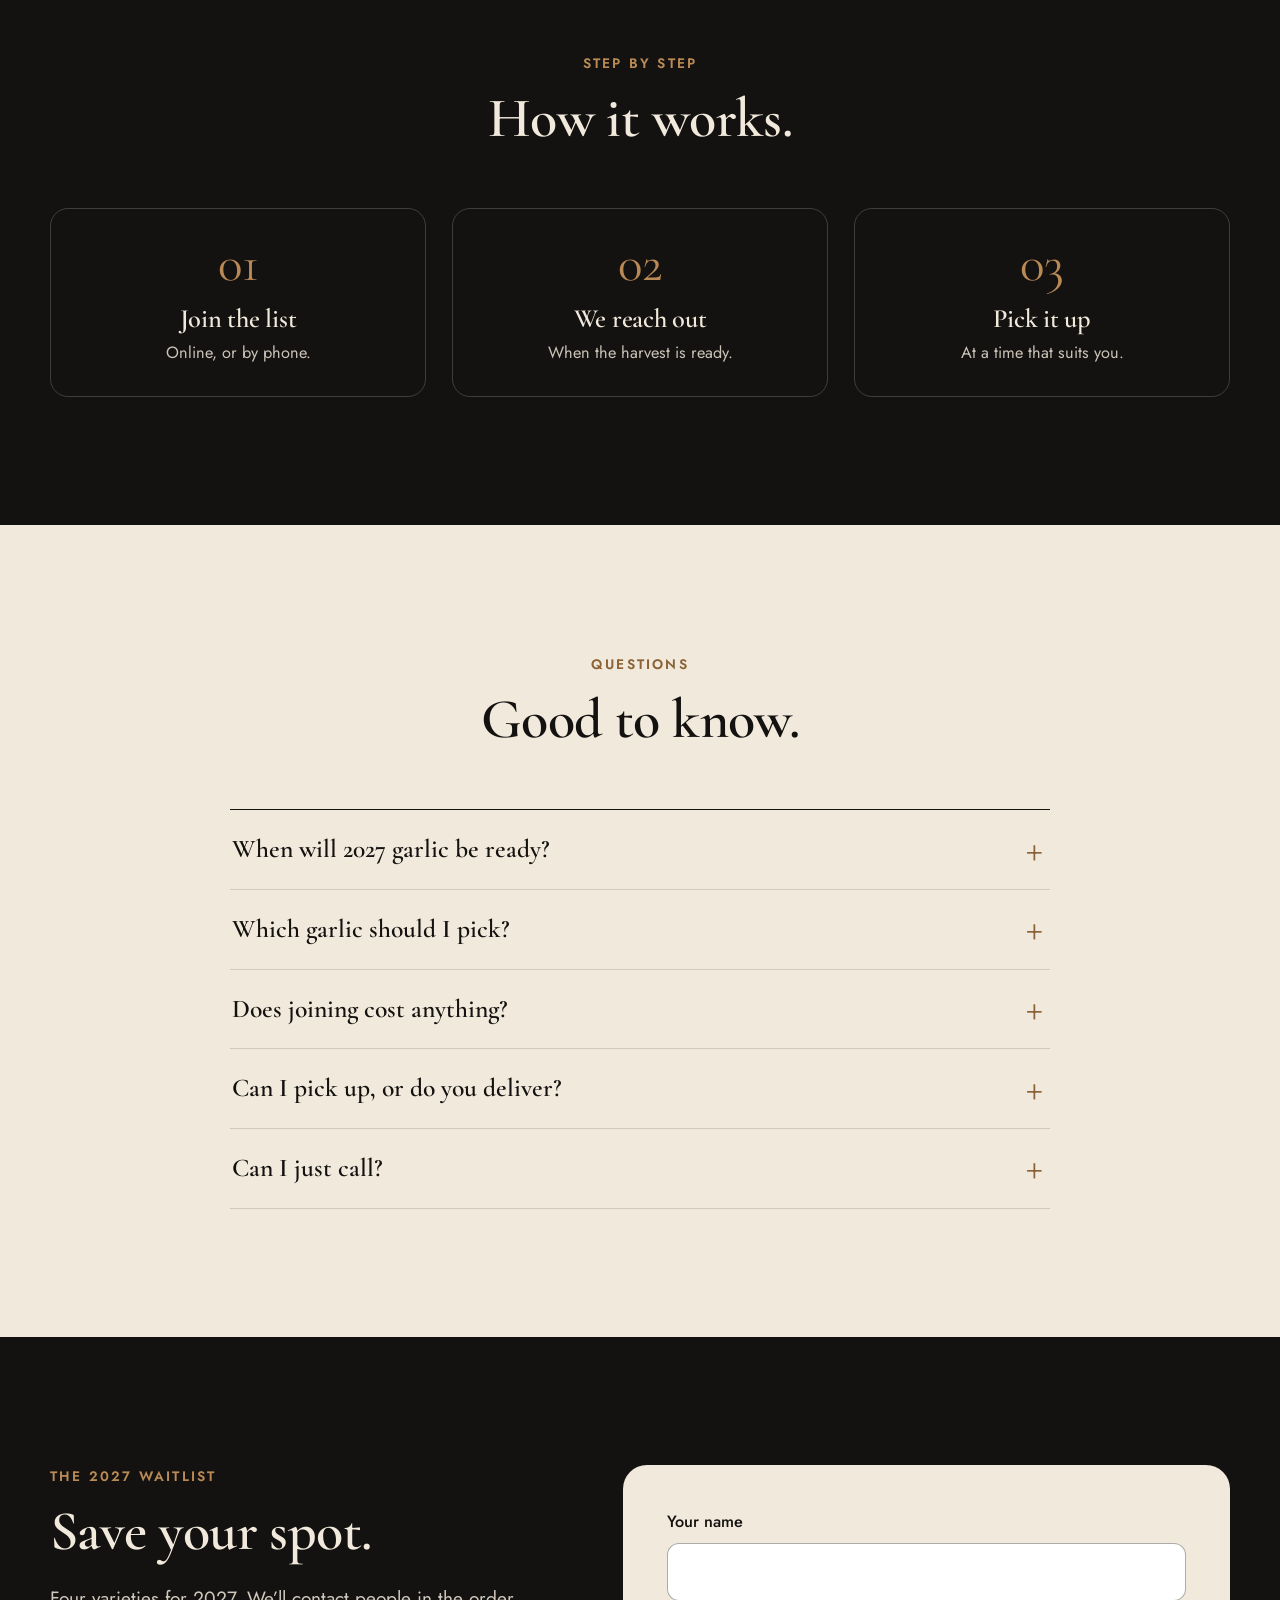
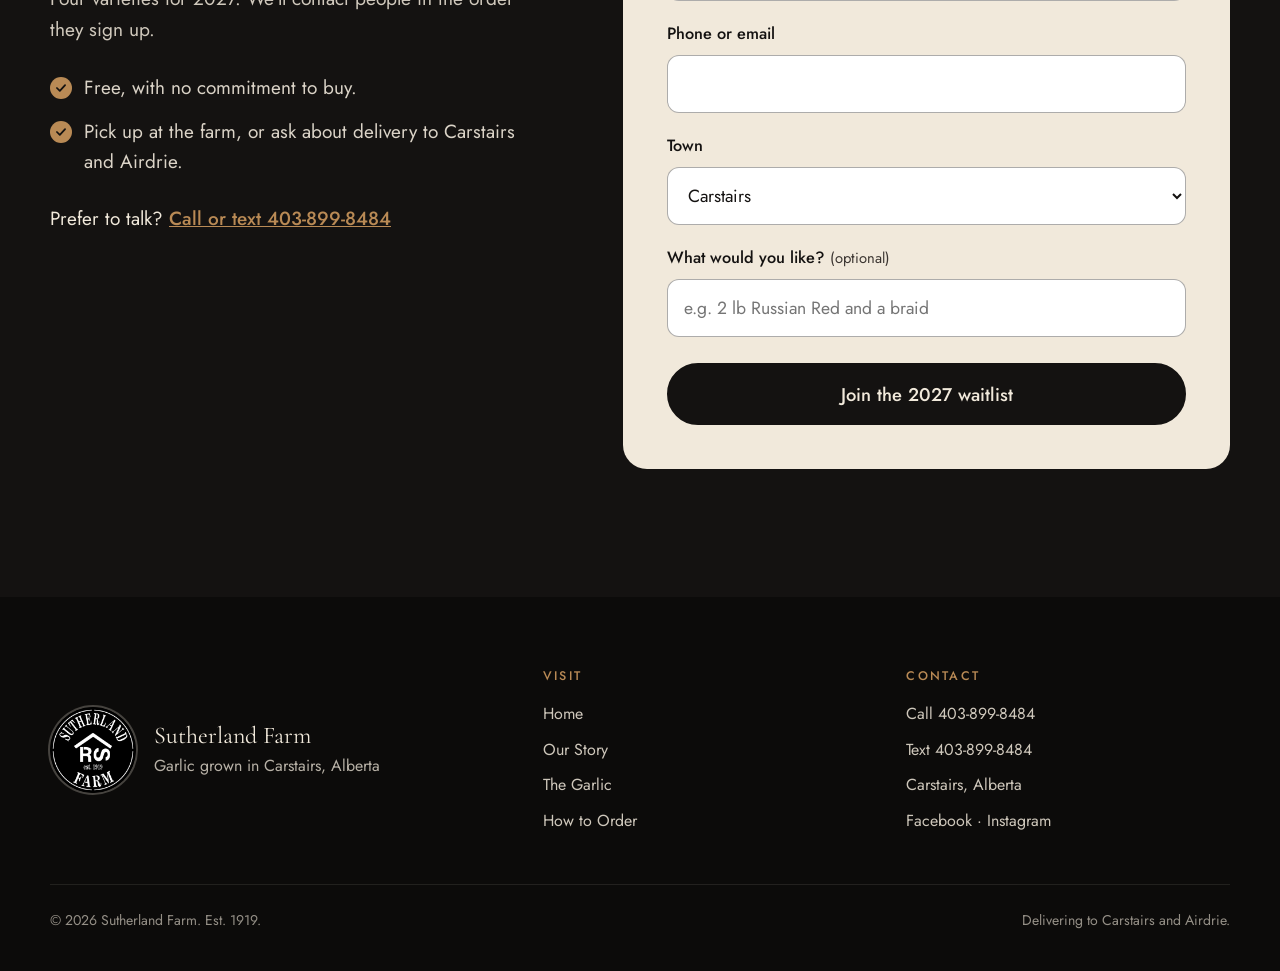
==== commit 737e42be: "Braids: small (3 bulbs) $10 and large (5 bulbs) $16 Co-Authored-By: Claude Opus 5.5 <noreply@anthrop" ====
--- a/how-to-order.html
+++ b/how-to-order.html
@@ -51,7 +51,8 @@
       <ul class="price-list">
         <li><span class="item">Single bulb</span><span class="amt">$3</span></li>
         <li><span class="item">By the pound</span><span class="amt">$18 / lb</span></li>
-        <li><span class="item">Garlic braid<small>4 bulbs, braided by hand</small></span><span class="amt">$14</span></li>
+        <li><span class="item">Small braid<small>3 bulbs, braided by hand</small></span><span class="amt">$10</span></li>
+        <li><span class="item">Large braid<small>5 bulbs, braided by hand</small></span><span class="amt">$16</span></li>
       </ul>
       <p class="small-note">Same price for every variety. 2027 prices confirmed before you buy.</p>
     </div>
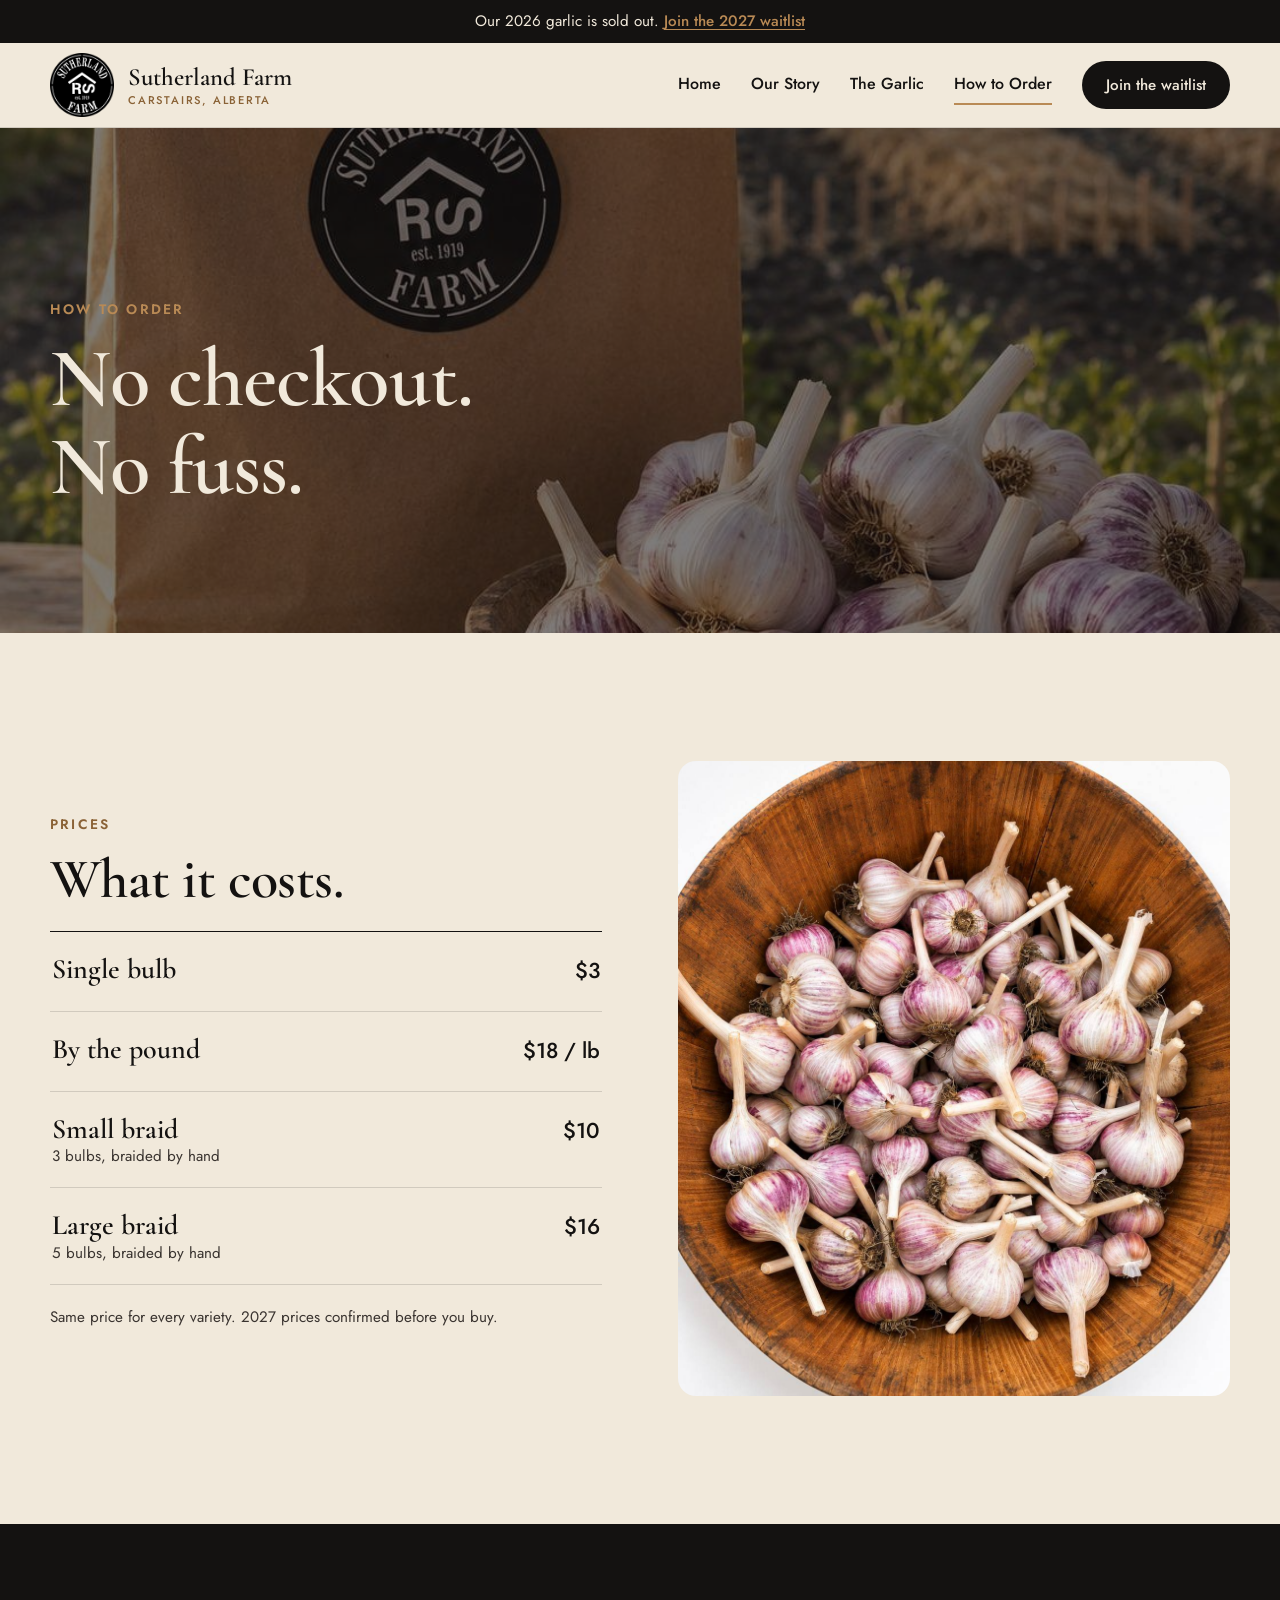
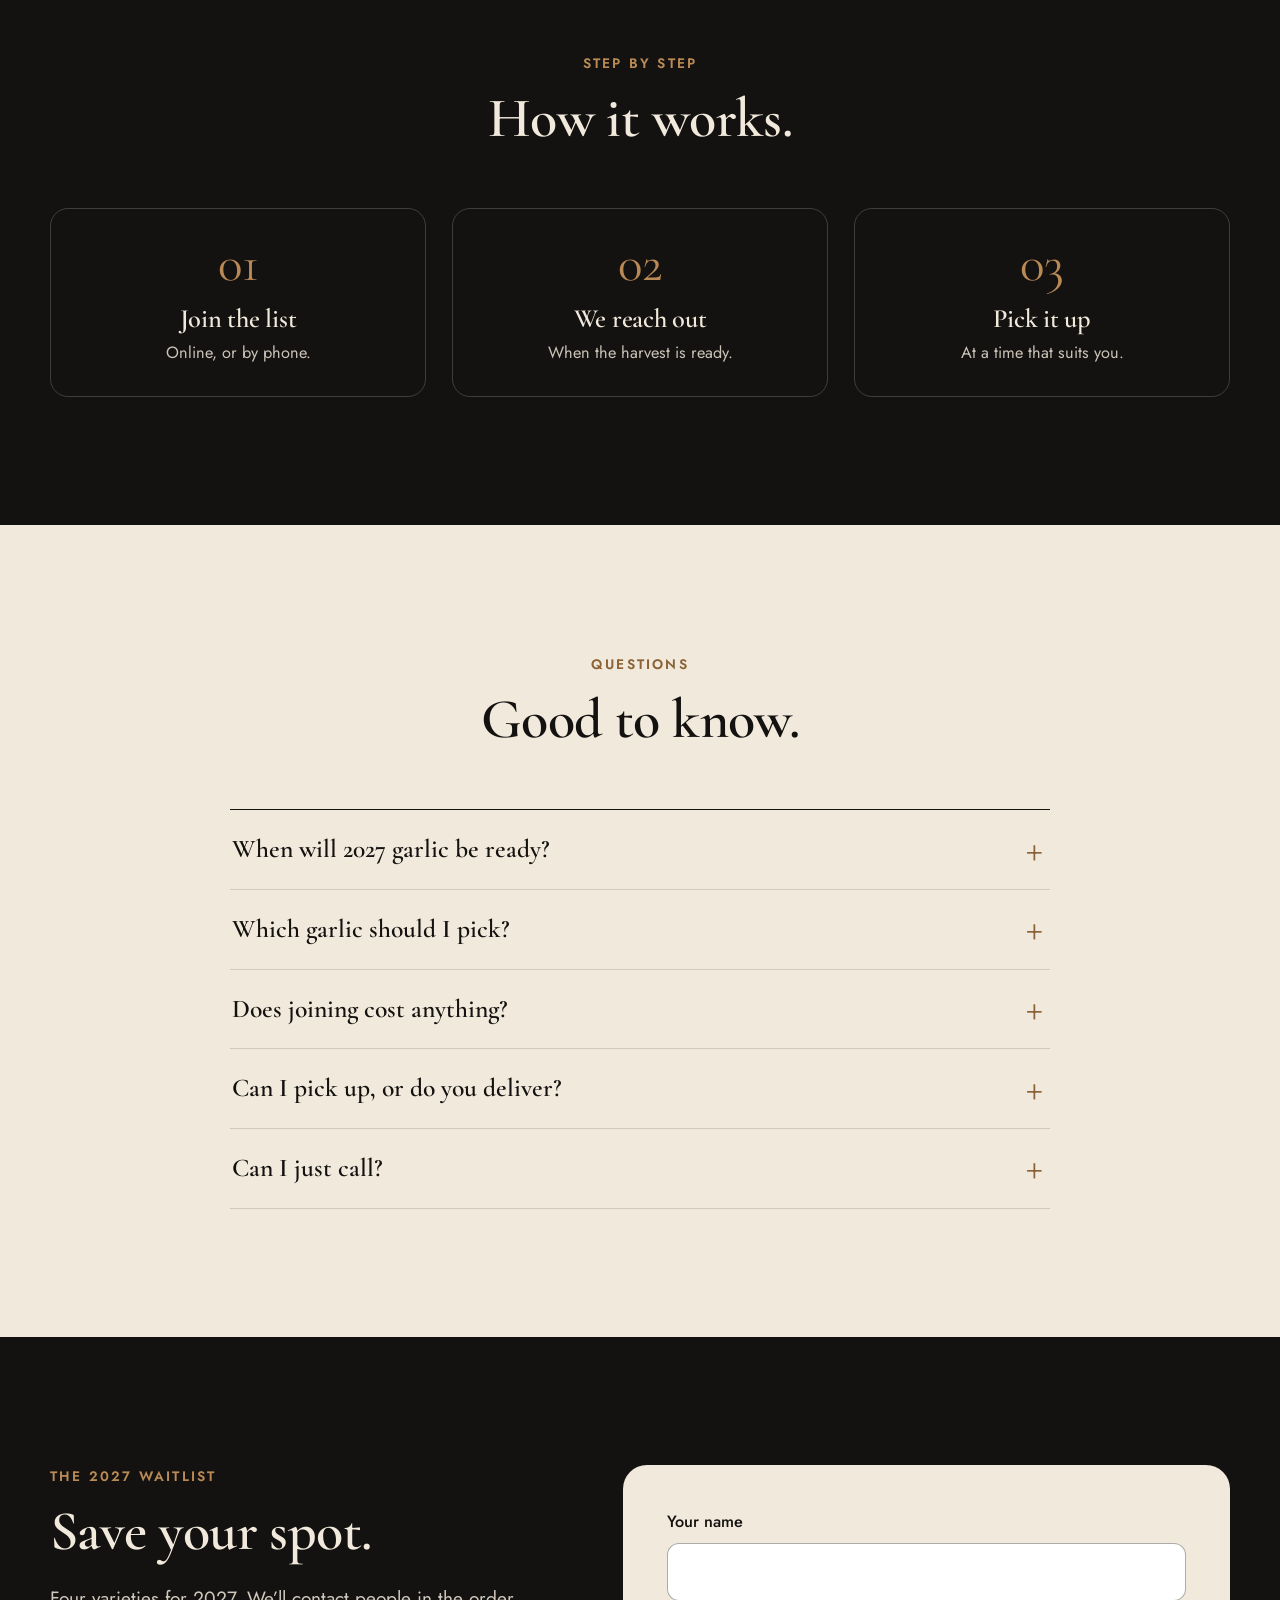
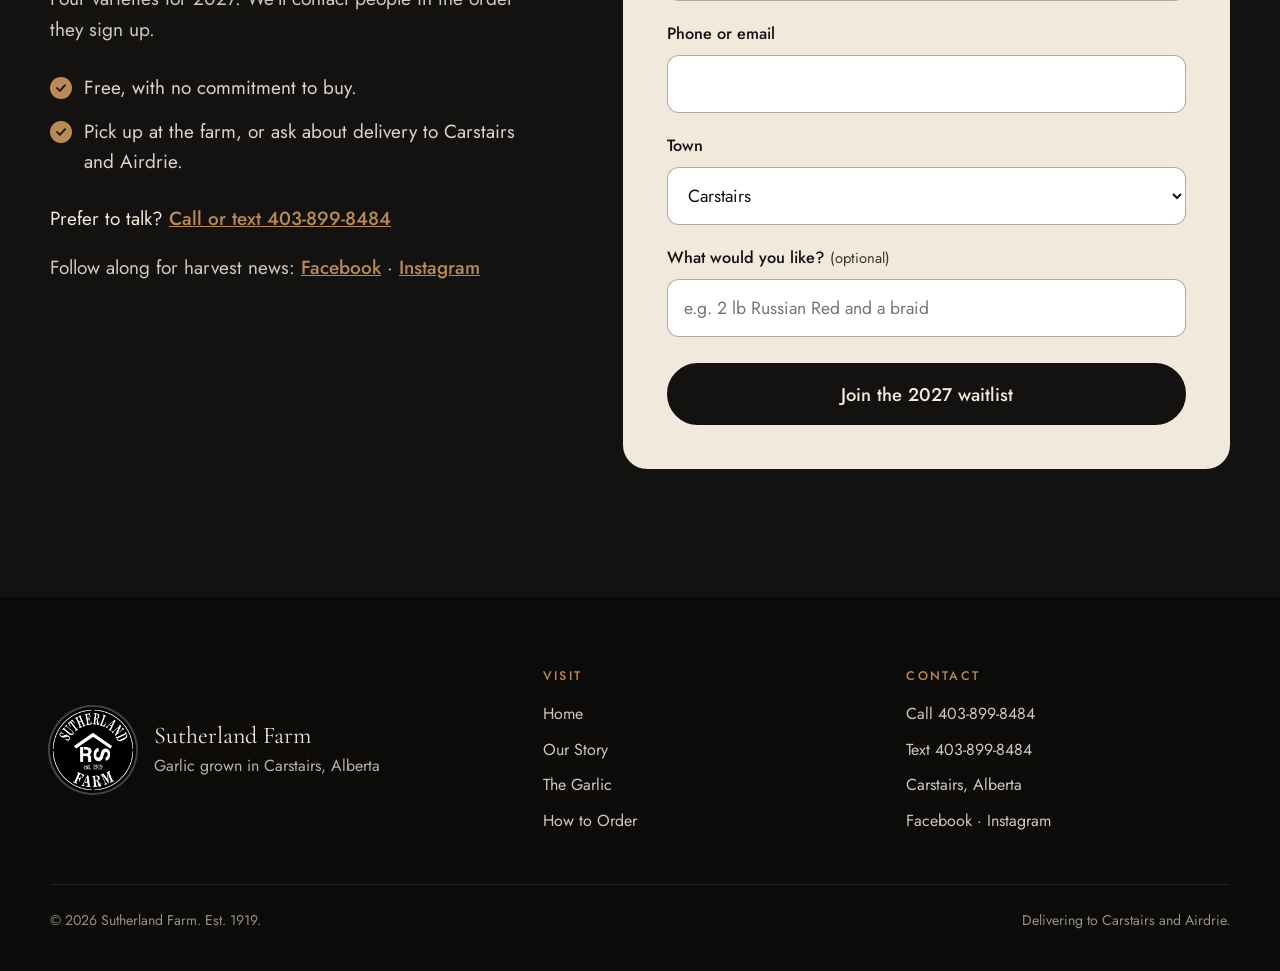
==== commit b74bf366: "Add the farm's Facebook and Instagram links Footer on every page, plus a "Follow along for harvest n" ====
--- a/how-to-order.html
+++ b/how-to-order.html
@@ -101,6 +101,7 @@
         <li>Pick up at the farm, or ask about delivery to Carstairs and Airdrie.</li>
       </ul>
       <p class="waitlist-call">Prefer to talk? <a href="tel:+14038998484">Call or text 403-899-8484</a></p>
+      <p class="waitlist-follow">Follow along for harvest news: <a href="https://www.facebook.com/share/1CmYCSbVEL/" target="_blank" rel="noopener">Facebook</a> · <a href="https://www.instagram.com/sutherlandfarm_1919/" target="_blank" rel="noopener">Instagram</a></p>
     </div>
     <div class="form-card">
       <form class="waitlist-form" novalidate>
@@ -158,7 +159,7 @@
           <li><a href="tel:+14038998484">Call 403-899-8484</a></li>
           <li><a href="sms:+14038998484">Text 403-899-8484</a></li>
           <li>Carstairs, Alberta</li>
-          <li><a href="#" data-social="facebook">Facebook</a> · <a href="#" data-social="instagram">Instagram</a></li>
+          <li><a href="https://www.facebook.com/share/1CmYCSbVEL/" target="_blank" rel="noopener" data-social="facebook">Facebook</a> · <a href="https://www.instagram.com/sutherlandfarm_1919/" target="_blank" rel="noopener" data-social="instagram">Instagram</a></li>
         </ul>
       </div>
     </div>
--- a/css/style.css
+++ b/css/style.css
@@ -510,3 +510,5 @@
   .best-tag { text-transform: none; letter-spacing: .01em; font-size: .8rem; white-space: nowrap; padding: 5px 11px 5px 9px; gap: 6px; }
   .best-tag::before { width: 6px; height: 6px; }
 }
+.waitlist-follow { margin-top: 10px; color: rgba(241,233,219,.85); }
+.waitlist-follow a { color: var(--kraft); font-weight: 500; }
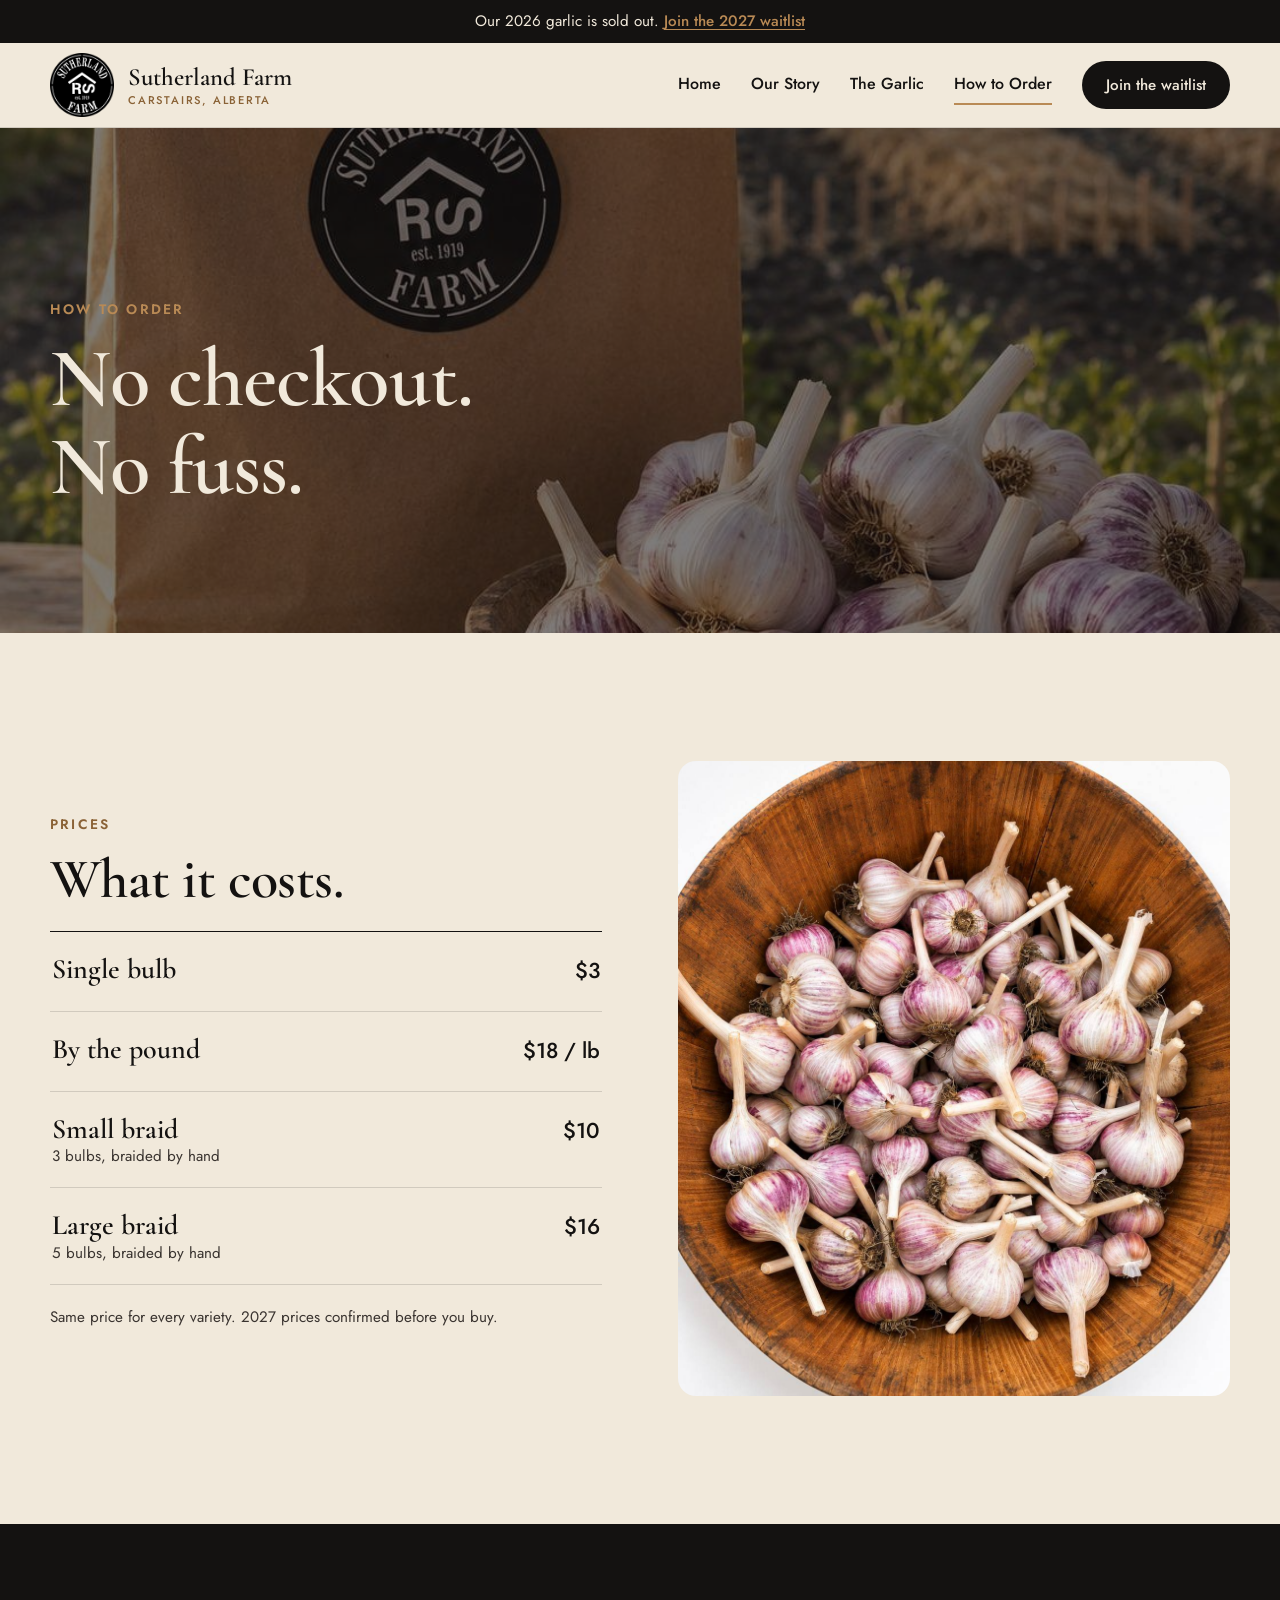
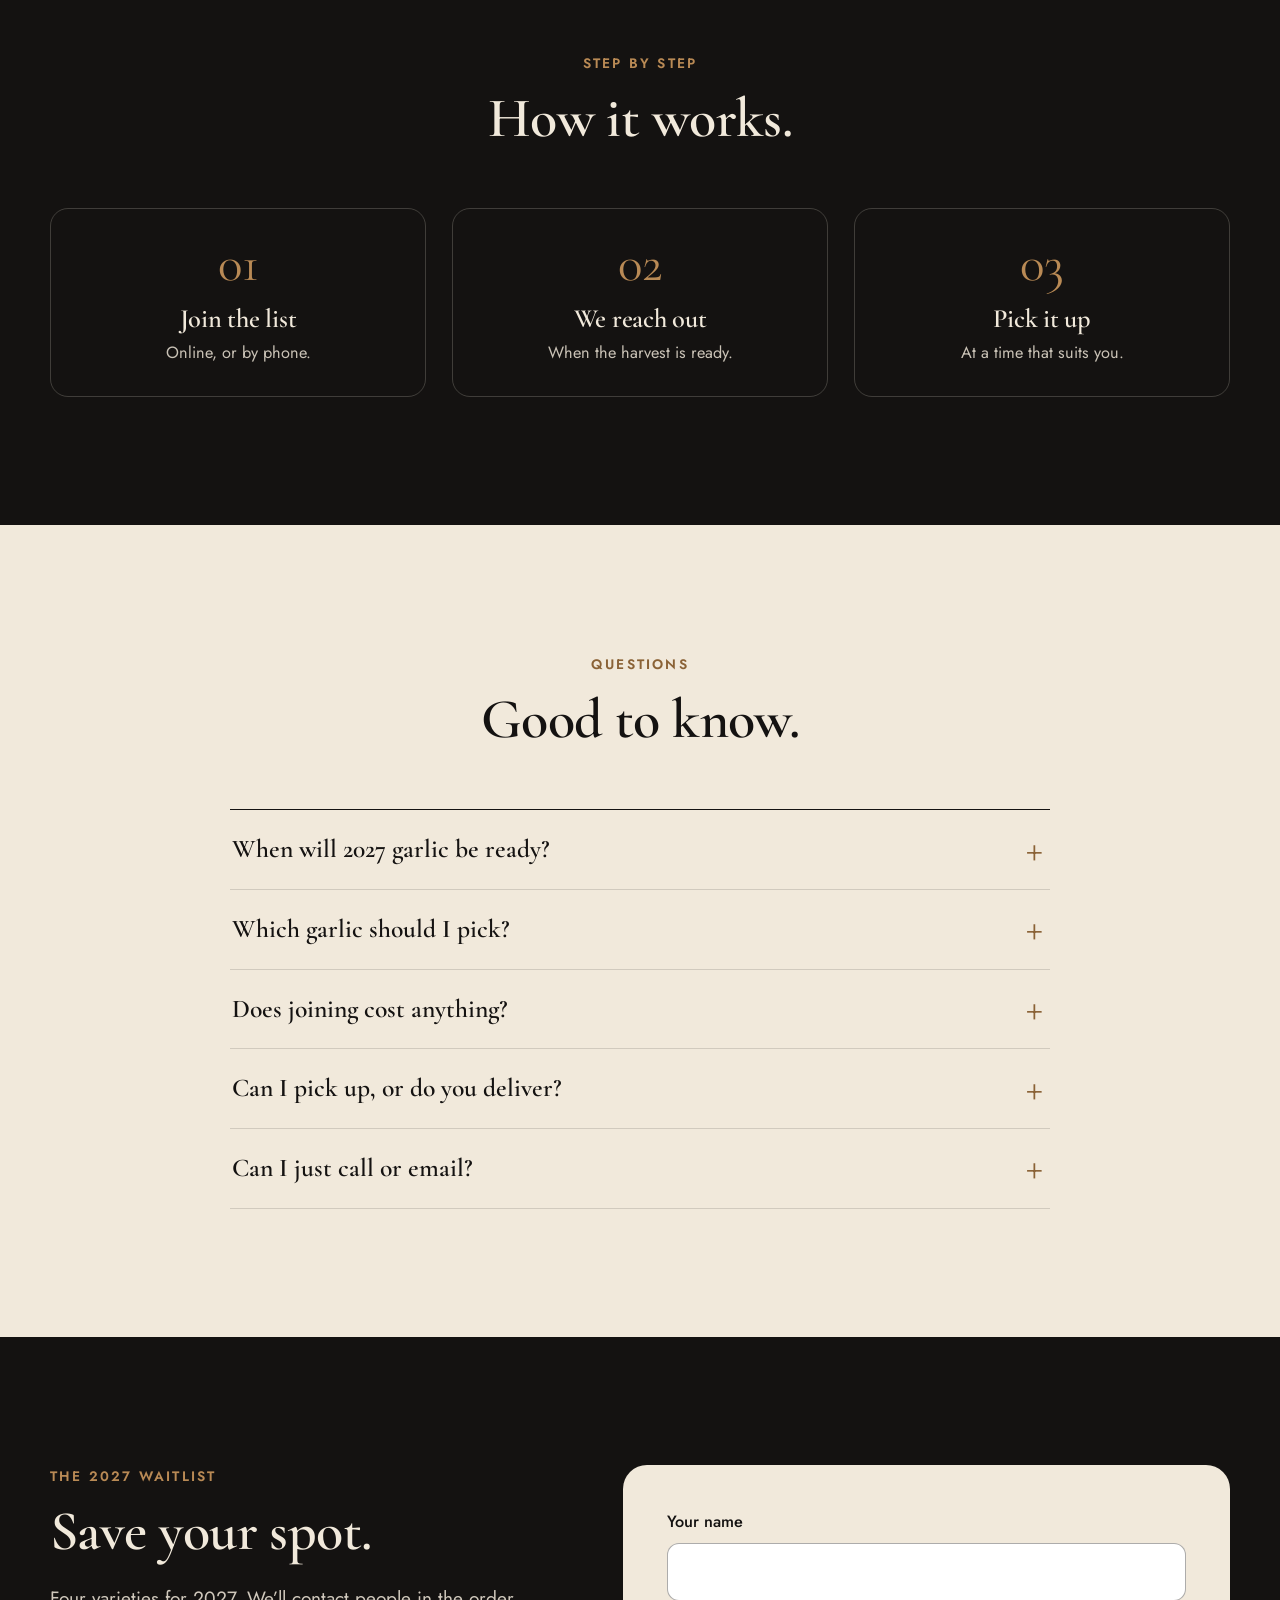
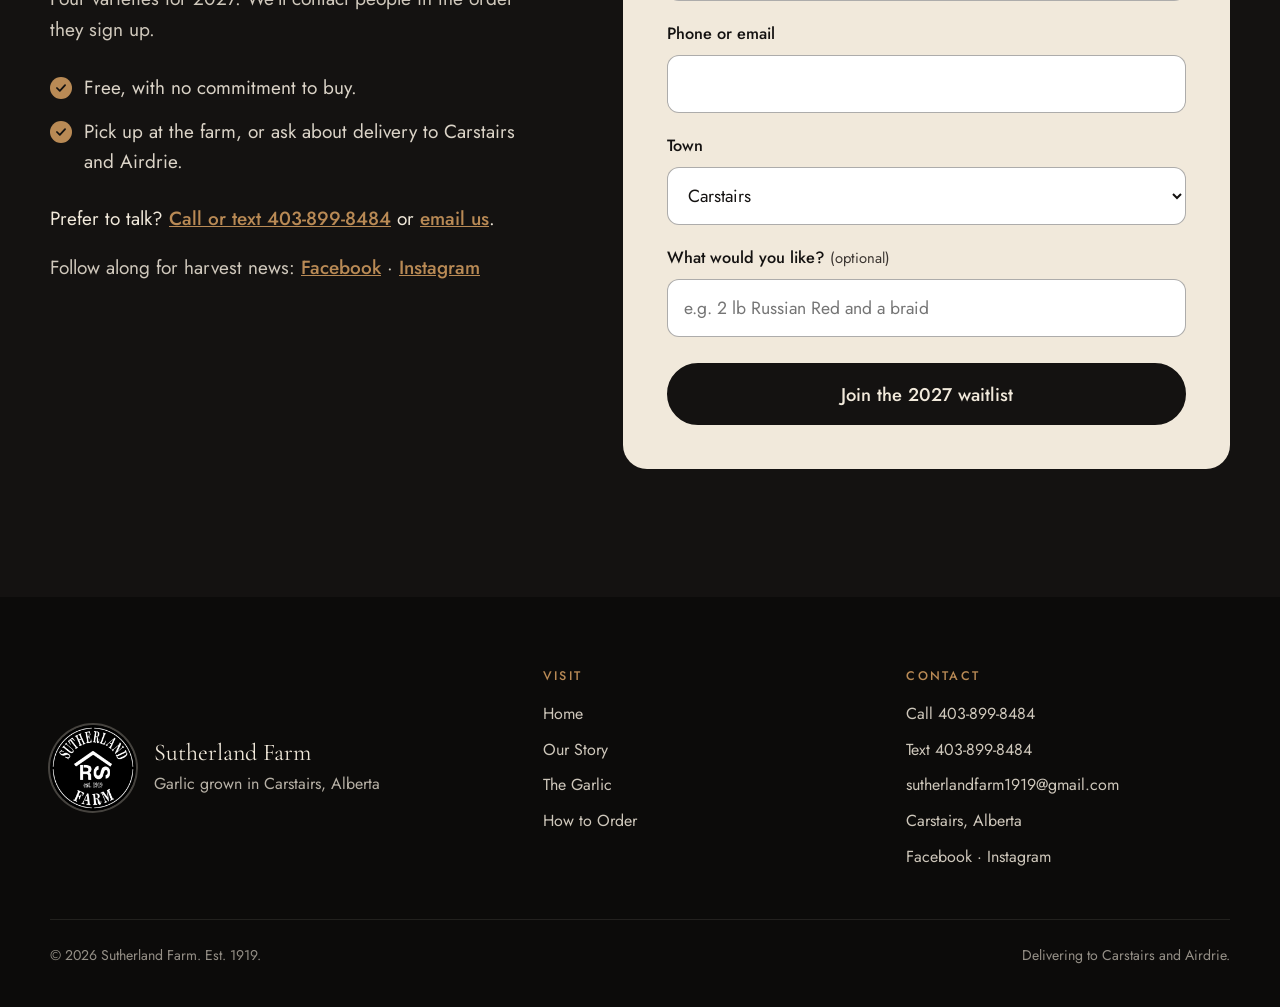
==== commit bd2009bb: "Add the farm email (footer, waitlist section, FAQ) Written as HTML character codes to make it harder" ====
--- a/how-to-order.html
+++ b/how-to-order.html
@@ -85,7 +85,7 @@
       <details><summary>Which garlic should I pick?</summary><p>It depends what you’re cooking: Persian Star for dips and dressings, Siberian for everyday cooking, Italian Purple for roasting and Russian Red for the frying pan. See <a href="the-garlic.html">The Garlic</a> page for what each is best with.</p></details>
       <details><summary>Does joining cost anything?</summary><p>No. It’s free and you’re not committing to buy.</p></details>
       <details><summary>Can I pick up, or do you deliver?</summary><p>Pickup at the farm is easiest, and we’ll share the details when we reach out. We also deliver in Carstairs and Airdrie. Somewhere else nearby? Call or text and ask.</p></details>
-      <details><summary>Can I just call?</summary><p>Of course. Call or text <a href="tel:+14038998484">403-899-8484</a> and we’ll add you.</p></details>
+      <details><summary>Can I just call or email?</summary><p>Of course. Call or text <a href="tel:+14038998484">403-899-8484</a>, or email <a href="&#109;&#97;&#105;&#108;&#116;&#111;&#58;&#115;&#117;&#116;&#104;&#101;&#114;&#108;&#97;&#110;&#100;&#102;&#97;&#114;&#109;&#49;&#57;&#49;&#57;&#64;&#103;&#109;&#97;&#105;&#108;&#46;&#99;&#111;&#109;">&#115;&#117;&#116;&#104;&#101;&#114;&#108;&#97;&#110;&#100;&#102;&#97;&#114;&#109;&#49;&#57;&#49;&#57;&#64;&#103;&#109;&#97;&#105;&#108;&#46;&#99;&#111;&#109;</a>, and we’ll add you.</p></details>
     </div>
   </div>
 </section>
@@ -100,7 +100,7 @@
         <li>Free, with no commitment to buy.</li>
         <li>Pick up at the farm, or ask about delivery to Carstairs and Airdrie.</li>
       </ul>
-      <p class="waitlist-call">Prefer to talk? <a href="tel:+14038998484">Call or text 403-899-8484</a></p>
+      <p class="waitlist-call">Prefer to talk? <a href="tel:+14038998484">Call or text 403-899-8484</a> or <a href="&#109;&#97;&#105;&#108;&#116;&#111;&#58;&#115;&#117;&#116;&#104;&#101;&#114;&#108;&#97;&#110;&#100;&#102;&#97;&#114;&#109;&#49;&#57;&#49;&#57;&#64;&#103;&#109;&#97;&#105;&#108;&#46;&#99;&#111;&#109;">email us</a>.</p>
       <p class="waitlist-follow">Follow along for harvest news: <a href="https://www.facebook.com/share/1CmYCSbVEL/" target="_blank" rel="noopener">Facebook</a> · <a href="https://www.instagram.com/sutherlandfarm_1919/" target="_blank" rel="noopener">Instagram</a></p>
     </div>
     <div class="form-card">
@@ -158,6 +158,7 @@
         <ul>
           <li><a href="tel:+14038998484">Call 403-899-8484</a></li>
           <li><a href="sms:+14038998484">Text 403-899-8484</a></li>
+          <li><a href="&#109;&#97;&#105;&#108;&#116;&#111;&#58;&#115;&#117;&#116;&#104;&#101;&#114;&#108;&#97;&#110;&#100;&#102;&#97;&#114;&#109;&#49;&#57;&#49;&#57;&#64;&#103;&#109;&#97;&#105;&#108;&#46;&#99;&#111;&#109;">&#115;&#117;&#116;&#104;&#101;&#114;&#108;&#97;&#110;&#100;&#102;&#97;&#114;&#109;&#49;&#57;&#49;&#57;&#64;&#103;&#109;&#97;&#105;&#108;&#46;&#99;&#111;&#109;</a></li>
           <li>Carstairs, Alberta</li>
           <li><a href="https://www.facebook.com/share/1CmYCSbVEL/" target="_blank" rel="noopener" data-social="facebook">Facebook</a> · <a href="https://www.instagram.com/sutherlandfarm_1919/" target="_blank" rel="noopener" data-social="instagram">Instagram</a></li>
         </ul>
